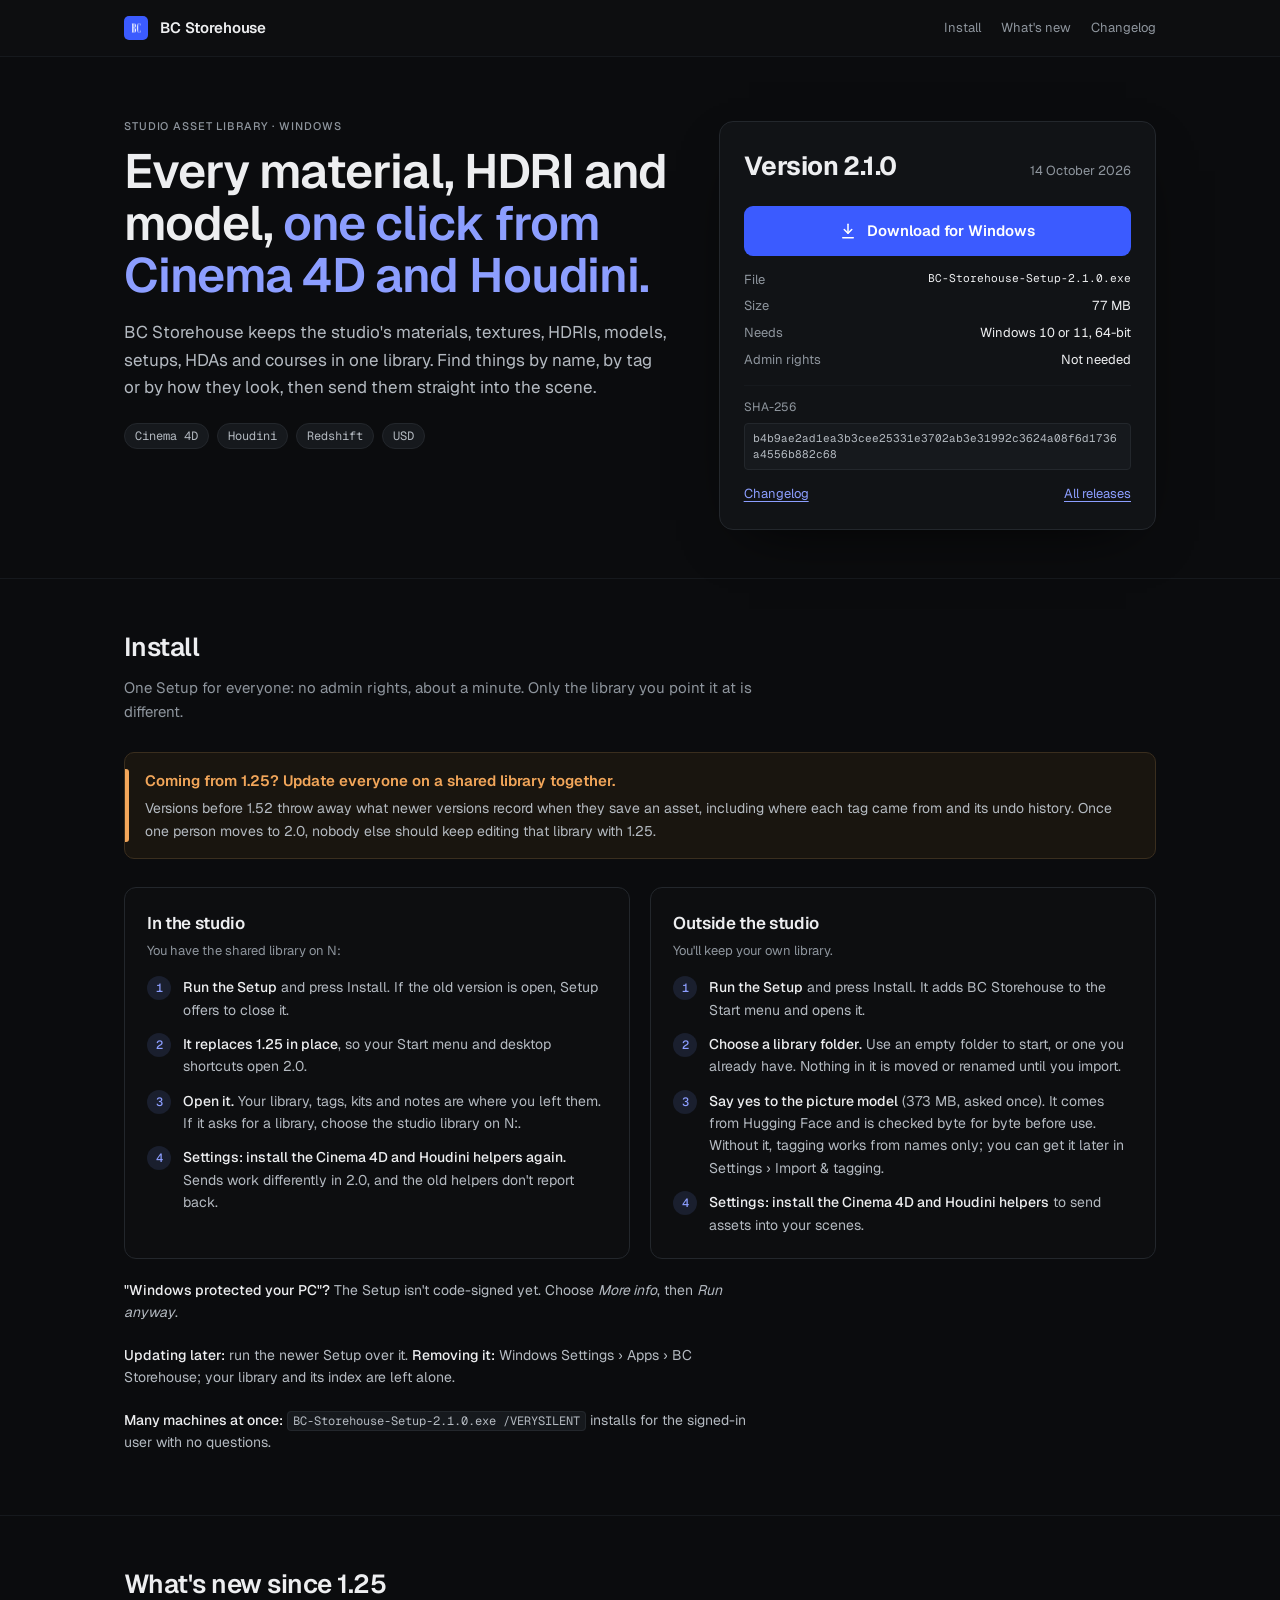
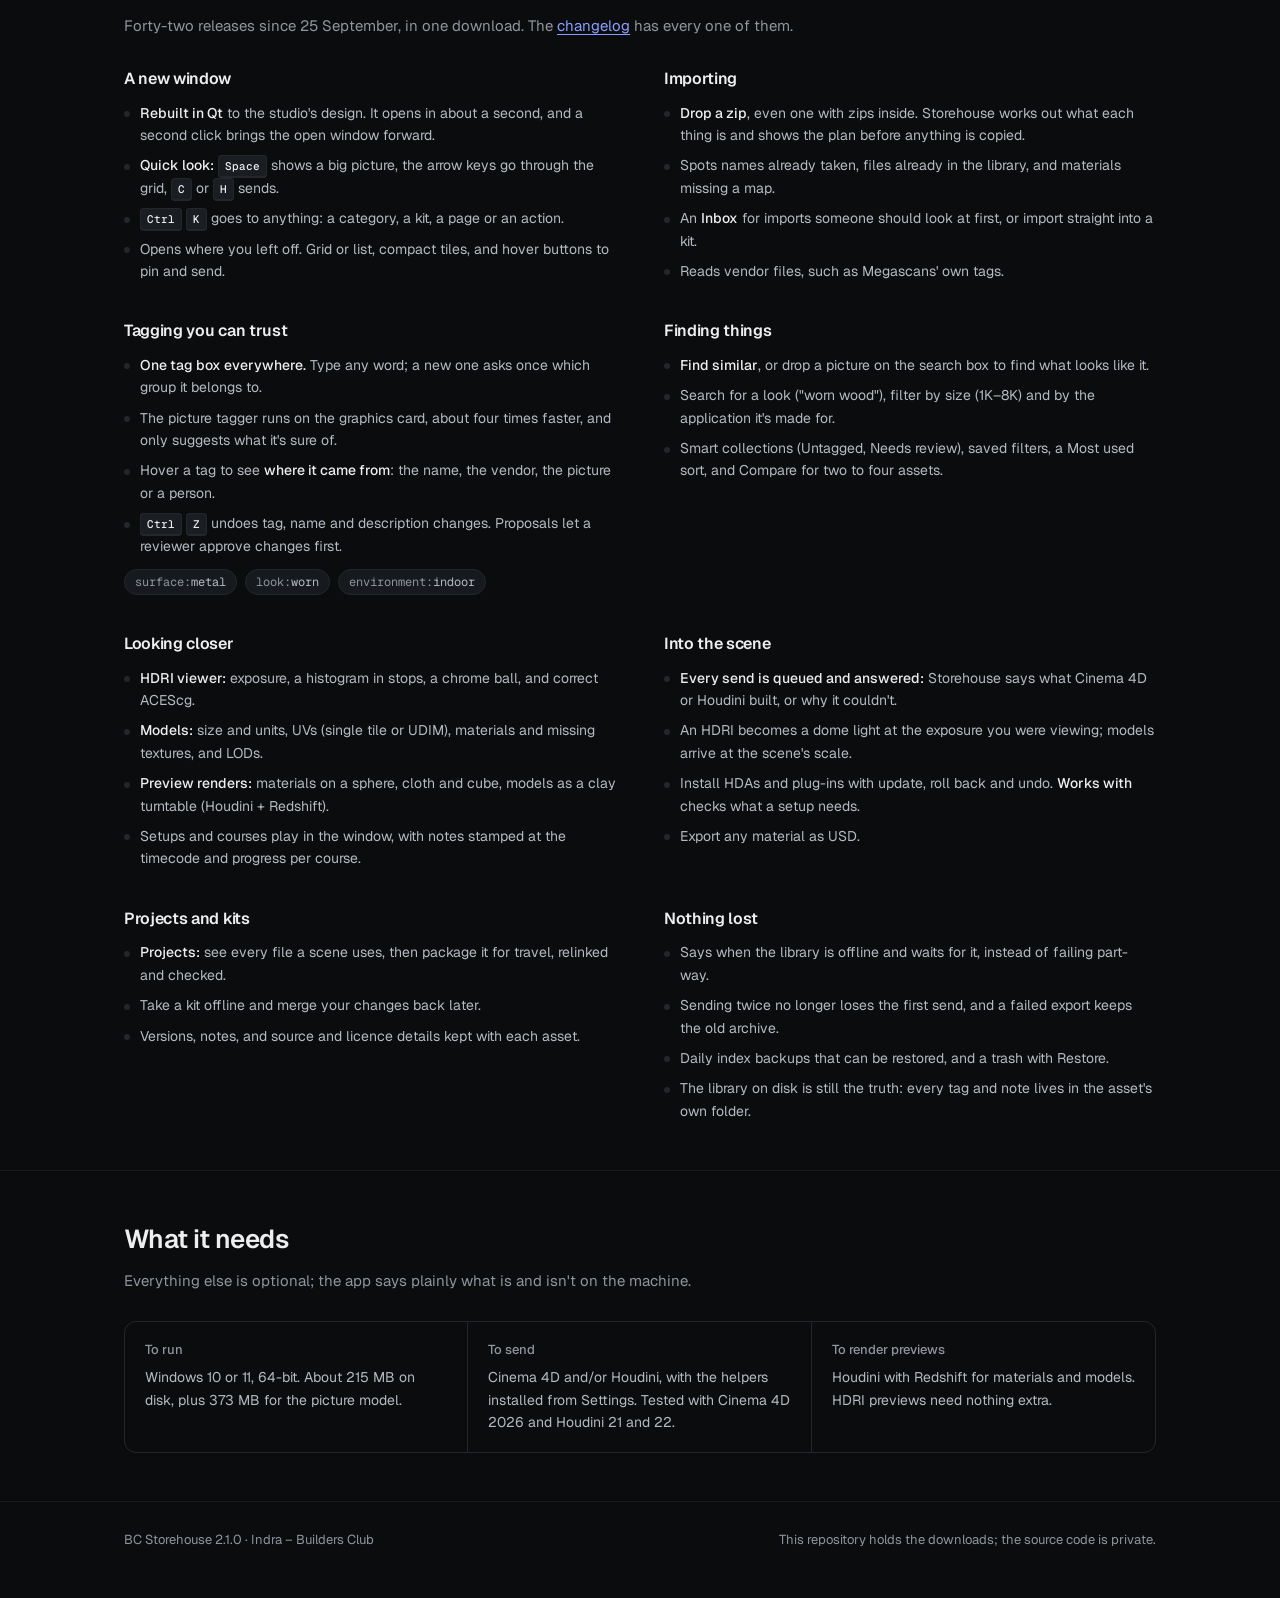
==== index.html @ aff90baa "BC Storehouse 2.1.0" ====
<!doctype html>
<html lang="en">
<head>
<meta charset="utf-8">
<meta name="viewport" content="width=device-width, initial-scale=1">
<title>BC Storehouse</title>
<meta name="description" content="Download BC Storehouse 2.0 for Windows: the studio asset library for materials, HDRIs, models, setups, HDAs and courses, with sends to Cinema 4D and Houdini.">
<link rel="icon" type="image/png" href="favicon.png">
<link rel="preconnect" href="https://fonts.googleapis.com">
<link rel="preconnect" href="https://fonts.gstatic.com" crossorigin>
<link rel="stylesheet" href="https://fonts.googleapis.com/css2?family=Geist:wght@400;500;600&family=Geist+Mono:wght@400;500&display=swap">
<link rel="stylesheet" href="style.css">
</head>
<body>

<header class="bar">
  <div class="wrap">
    <img src="mark.png" alt="">
    <a class="name" href="./">BC Storehouse</a>
    <nav>
      <a href="#install">Install</a>
      <a href="#new" class="wide">What's new</a>
      <a href="changelog.html">Changelog</a>
    </nav>
  </div>
</header>

<main>
  <div class="wrap hero">
    <div>
      <div class="eyebrow">Studio asset library · Windows</div>
      <h1>Every material, HDRI and model, <span>one click from Cinema&nbsp;4D and Houdini.</span></h1>
      <p class="lede">BC Storehouse keeps the studio's materials, textures, HDRIs, models, setups, HDAs and courses in one library. Find things by name, by tag or by how they look, then send them straight into the scene.</p>
      <div class="apps" aria-label="Works with">
        <span class="chip">Cinema 4D</span>
        <span class="chip">Houdini</span>
        <span class="chip">Redshift</span>
        <span class="chip">USD</span>
      </div>
    </div>

    <aside class="get" aria-labelledby="dl">
      <div class="ver">
        <strong id="dl">Version 2.1.0</strong>
        <span>14 October 2026</span>
      </div>
      <a class="button" href="https://github.com/indrajitz/bc-storehouse-download/releases/download/v2.1.0/BC-Storehouse-Setup-2.1.0.exe">
        <svg viewBox="0 0 24 24" fill="none" stroke="currentColor" stroke-width="2" stroke-linecap="round" stroke-linejoin="round" aria-hidden="true"><path d="M12 3v12"/><path d="m7 10 5 5 5-5"/><path d="M5 21h14"/></svg>
        Download for Windows
      </a>
      <dl class="facts">
        <dt>File</dt><dd class="mono">BC-Storehouse-Setup-2.1.0.exe</dd>
        <dt>Size</dt><dd>77 MB</dd>
        <dt>Needs</dt><dd>Windows 10 or 11, 64-bit</dd>
        <dt>Admin rights</dt><dd>Not needed</dd>
      </dl>
      <div class="sha">SHA-256
        <code>b4b9ae2ad1ea3b3cee25331e3702ab3e31992c3624a08f6d1736a4556b882c68</code>
      </div>
      <div class="more">
        <a href="changelog.html">Changelog</a>
        <a href="https://github.com/indrajitz/bc-storehouse-download/releases">All releases</a>
      </div>
    </aside>
  </div>

  <section id="install">
    <div class="wrap">
      <h2>Install</h2>
      <p class="sub">One Setup for everyone: no admin rights, about a minute. Only the library you point it at is different.</p>

      <div class="notice" role="note">
        <div>
          <h3>Coming from 1.25? Update everyone on a shared library together.</h3>
          <p>Versions before 1.52 throw away what newer versions record when they save an asset, including where each tag came from and its undo history. Once one person moves to 2.0, nobody else should keep editing that library with 1.25.</p>
        </div>
      </div>

      <div class="paths">
        <div class="path">
          <h3>In the studio</h3>
          <p class="who">You have the shared library on N:</p>
          <ol class="steps">
            <li><span><strong>Run the Setup</strong> and press Install. If the old version is open, Setup offers to close it.</span></li>
            <li><span><strong>It replaces 1.25 in place</strong>, so your Start menu and desktop shortcuts open 2.0.</span></li>
            <li><span><strong>Open it.</strong> Your library, tags, kits and notes are where you left them. If it asks for a library, choose the studio library on N:.</span></li>
            <li><span><strong>Settings: install the Cinema 4D and Houdini helpers again.</strong> Sends work differently in 2.0, and the old helpers don't report back.</span></li>
          </ol>
        </div>
        <div class="path">
          <h3>Outside the studio</h3>
          <p class="who">You'll keep your own library.</p>
          <ol class="steps">
            <li><span><strong>Run the Setup</strong> and press Install. It adds BC Storehouse to the Start menu and opens it.</span></li>
            <li><span><strong>Choose a library folder.</strong> Use an empty folder to start, or one you already have. Nothing in it is moved or renamed until you import.</span></li>
            <li><span><strong>Say yes to the picture model</strong> (373 MB, asked once). It comes from Hugging Face and is checked byte for byte before use. Without it, tagging works from names only; you can get it later in Settings › Import &amp; tagging.</span></li>
            <li><span><strong>Settings: install the Cinema 4D and Houdini helpers</strong> to send assets into your scenes.</span></li>
          </ol>
        </div>
      </div>

      <p class="both"><strong>"Windows protected your PC"?</strong> The Setup isn't code-signed yet. Choose <em>More info</em>, then <em>Run anyway</em>.</p>
      <p class="both"><strong>Updating later:</strong> run the newer Setup over it. <strong>Removing it:</strong> Windows Settings › Apps › BC Storehouse; your library and its index are left alone.</p>
      <p class="both"><strong>Many machines at once:</strong> <code>BC-Storehouse-Setup-2.1.0.exe /VERYSILENT</code> installs for the signed-in user with no questions.</p>
    </div>
  </section>

  <section id="new">
    <div class="wrap">
      <h2>What's new since 1.25</h2>
      <p class="sub">Forty-two releases since 25 September, in one download. The <a href="changelog.html">changelog</a> has every one of them.</p>

      <div class="news">
        <div>
          <h3>A new window</h3>
          <ul>
            <li><strong>Rebuilt in Qt</strong> to the studio's design. It opens in about a second, and a second click brings the open window forward.</li>
            <li><strong>Quick look:</strong> <kbd>Space</kbd> shows a big picture, the arrow keys go through the grid, <kbd>C</kbd> or <kbd>H</kbd> sends.</li>
            <li><kbd>Ctrl</kbd> <kbd>K</kbd> goes to anything: a category, a kit, a page or an action.</li>
            <li>Opens where you left off. Grid or list, compact tiles, and hover buttons to pin and send.</li>
          </ul>
        </div>

        <div>
          <h3>Importing</h3>
          <ul>
            <li><strong>Drop a zip</strong>, even one with zips inside. Storehouse works out what each thing is and shows the plan before anything is copied.</li>
            <li>Spots names already taken, files already in the library, and materials missing a map.</li>
            <li>An <strong>Inbox</strong> for imports someone should look at first, or import straight into a kit.</li>
            <li>Reads vendor files, such as Megascans' own tags.</li>
          </ul>
        </div>

        <div>
          <h3>Tagging you can trust</h3>
          <ul>
            <li><strong>One tag box everywhere.</strong> Type any word; a new one asks once which group it belongs to.</li>
            <li>The picture tagger runs on the graphics card, about four times faster, and only suggests what it's sure of.</li>
            <li>Hover a tag to see <strong>where it came from</strong>: the name, the vendor, the picture or a person.</li>
            <li><kbd>Ctrl</kbd> <kbd>Z</kbd> undoes tag, name and description changes. Proposals let a reviewer approve changes first.</li>
          </ul>
          <div class="apps">
            <span class="chip"><b>surface:</b>metal</span>
            <span class="chip"><b>look:</b>worn</span>
            <span class="chip"><b>environment:</b>indoor</span>
          </div>
        </div>

        <div>
          <h3>Finding things</h3>
          <ul>
            <li><strong>Find similar</strong>, or drop a picture on the search box to find what looks like it.</li>
            <li>Search for a look ("worn wood"), filter by size (1K–8K) and by the application it's made for.</li>
            <li>Smart collections (Untagged, Needs review), saved filters, a Most used sort, and Compare for two to four assets.</li>
          </ul>
        </div>

        <div>
          <h3>Looking closer</h3>
          <ul>
            <li><strong>HDRI viewer:</strong> exposure, a histogram in stops, a chrome ball, and correct ACEScg.</li>
            <li><strong>Models:</strong> size and units, UVs (single tile or UDIM), materials and missing textures, and LODs.</li>
            <li><strong>Preview renders:</strong> materials on a sphere, cloth and cube, models as a clay turntable (Houdini + Redshift).</li>
            <li>Setups and courses play in the window, with notes stamped at the timecode and progress per course.</li>
          </ul>
        </div>

        <div>
          <h3>Into the scene</h3>
          <ul>
            <li><strong>Every send is queued and answered:</strong> Storehouse says what Cinema 4D or Houdini built, or why it couldn't.</li>
            <li>An HDRI becomes a dome light at the exposure you were viewing; models arrive at the scene's scale.</li>
            <li>Install HDAs and plug-ins with update, roll back and undo. <strong>Works with</strong> checks what a setup needs.</li>
            <li>Export any material as USD.</li>
          </ul>
        </div>

        <div>
          <h3>Projects and kits</h3>
          <ul>
            <li><strong>Projects:</strong> see every file a scene uses, then package it for travel, relinked and checked.</li>
            <li>Take a kit offline and merge your changes back later.</li>
            <li>Versions, notes, and source and licence details kept with each asset.</li>
          </ul>
        </div>

        <div>
          <h3>Nothing lost</h3>
          <ul>
            <li>Says when the library is offline and waits for it, instead of failing part-way.</li>
            <li>Sending twice no longer loses the first send, and a failed export keeps the old archive.</li>
            <li>Daily index backups that can be restored, and a trash with Restore.</li>
            <li>The library on disk is still the truth: every tag and note lives in the asset's own folder.</li>
          </ul>
        </div>
      </div>
    </div>
  </section>

  <section id="needs">
    <div class="wrap">
      <h2>What it needs</h2>
      <p class="sub">Everything else is optional; the app says plainly what is and isn't on the machine.</p>
      <div class="req">
        <div>
          <h3>To run</h3>
          <p>Windows 10 or 11, 64-bit. About 215 MB on disk, plus 373 MB for the picture model.</p>
        </div>
        <div>
          <h3>To send</h3>
          <p>Cinema 4D and/or Houdini, with the helpers installed from Settings. Tested with Cinema 4D 2026 and Houdini 21 and 22.</p>
        </div>
        <div>
          <h3>To render previews</h3>
          <p>Houdini with Redshift for materials and models. HDRI previews need nothing extra.</p>
        </div>
      </div>
    </div>
  </section>
</main>

<footer>
  <div class="wrap">
    <span>BC Storehouse 2.1.0 · Indra – Builders Club</span>
    <span>This repository holds the downloads; the source code is private.</span>
  </div>
</footer>

</body>
</html>
---- style.css ----
/* BC Storehouse download site. The app's own tokens (storehouse/design.py):
   near-black ground, one accent, Geist. Deliberately one dark theme -- the
   page should look like the window it downloads. */
:root {
  --ground: #0B0C0E;
  --sidebar: #0D0E10;
  --surface: #111316;
  --raised: #1A1D21;
  --line: #16191D;
  --border: #23272C;
  --text: #EDEEF0;
  --soft: #B4BAC1;
  --muted: #8E959D;
  --accent: #3B5BFF;
  --accent-hover: #5270FF;
  --accent-text: #8C9EFF;
  --accent-tint: #1A1F2E;
  --ok: #6FD3A0;
  --warn: #F2A65A;
  --chip: #16191D;
  --sans: "Geist", "Segoe UI", system-ui, sans-serif;
  --mono: "Geist Mono", "Cascadia Mono", Consolas, monospace;
  color-scheme: dark;
}

* { box-sizing: border-box; }
html { -webkit-text-size-adjust: 100%; }
body {
  margin: 0;
  background: var(--ground);
  color: var(--text);
  font: 400 15px/1.6 var(--sans);
  -webkit-font-smoothing: antialiased;
}
a { color: var(--accent-text); text-underline-offset: 3px; }
a:hover { color: var(--text); }
:focus-visible { outline: 2px solid var(--accent); outline-offset: 3px; border-radius: 4px; }
code, .mono { font-family: var(--mono); font-size: 0.86em; }
code { background: var(--chip); border: 1px solid var(--border); border-radius: 4px; padding: 1px 5px; color: var(--soft); }
h1, h2, h3 { text-wrap: balance; font-weight: 600; letter-spacing: -0.02em; margin: 0; }

.wrap { max-width: 1080px; margin: 0 auto; padding: 0 24px; }

/* -- top bar ------------------------------------------------------------ */
.bar { border-bottom: 1px solid var(--line); background: var(--sidebar); }
.bar .wrap { display: flex; align-items: center; gap: 12px; height: 56px; }
.bar img { width: 24px; height: 24px; border-radius: 5px; }
.bar .name { font-weight: 600; letter-spacing: -0.01em; color: var(--text); text-decoration: none; }
.bar nav { margin-left: auto; display: flex; gap: 20px; font-size: 13px; }
.bar nav a { color: var(--muted); text-decoration: none; }
.bar nav a:hover, .bar nav a[aria-current] { color: var(--text); }

/* -- hero --------------------------------------------------------------- */
.hero { padding-top: 64px; padding-bottom: 48px; display: grid; grid-template-columns: minmax(0, 1.25fr) minmax(0, 1fr); gap: 48px; align-items: start; }
.eyebrow { font: 500 11px/1 var(--sans); letter-spacing: 0.08em; text-transform: uppercase; color: var(--muted); }
.hero h1 { font-size: clamp(34px, 5vw, 48px); line-height: 1.08; margin: 14px 0 18px; }
.hero h1 span { color: var(--accent-text); }
.lede { color: var(--soft); font-size: 17px; max-width: 34em; margin: 0; }
.apps { display: flex; flex-wrap: wrap; gap: 8px; margin-top: 22px; }
.chip { display: inline-block; font: 400 12px/1 var(--mono); color: var(--soft); background: var(--chip); border: 1px solid var(--border); border-radius: 999px; padding: 6px 10px; }
.chip b { color: var(--muted); font-weight: 400; }

/* the one lifted object on the page */
.get { background: var(--surface); border: 1px solid var(--border); border-radius: 14px; padding: 24px; box-shadow: 0 20px 60px -30px #000; }
.get .ver { display: flex; align-items: baseline; justify-content: space-between; gap: 12px; }
.get .ver strong { font-size: 26px; letter-spacing: -0.02em; }
.get .ver span { color: var(--muted); font-size: 13px; }
.button {
  display: flex; align-items: center; justify-content: center; gap: 10px;
  margin: 18px 0 14px; padding: 13px 18px; border-radius: 9px;
  background: var(--accent); color: #fff; font-weight: 600; text-decoration: none;
  transition: background 0.15s;
}
.button:hover { background: var(--accent-hover); color: #fff; }
.button svg { width: 18px; height: 18px; }
.facts { display: grid; grid-template-columns: auto 1fr; gap: 6px 14px; margin: 0; font-size: 13px; }
.facts dt { color: var(--muted); }
.facts dd { margin: 0; text-align: right; font-variant-numeric: tabular-nums; min-width: 0; overflow-wrap: anywhere; }
.sha { margin-top: 14px; padding-top: 12px; border-top: 1px solid var(--line); font-size: 12px; color: var(--muted); }
.sha code { display: block; margin-top: 6px; word-break: break-all; font-size: 11px; line-height: 1.5; padding: 6px 8px; }
.get .more { display: flex; justify-content: space-between; gap: 12px; margin-top: 14px; font-size: 13px; }

/* -- sections ------------------------------------------------------------ */
section { padding: 48px 0; border-top: 1px solid var(--line); }
section > .wrap > h2 { font-size: 26px; margin-bottom: 8px; }
.sub { color: var(--muted); margin: 0 0 28px; max-width: 46em; }

.notice {
  display: grid; grid-template-columns: 4px 1fr; gap: 16px;
  background: #19150F; border: 1px solid #3A2E1E; border-radius: 10px;
  padding: 16px 18px 16px 0; margin-bottom: 28px;
}
.notice::before { content: ""; background: var(--warn); border-radius: 0 3px 3px 0; }
.notice h3 { font-size: 15px; color: var(--warn); letter-spacing: 0; margin-bottom: 4px; }
.notice p { margin: 0; color: var(--soft); font-size: 14px; }

.paths { display: grid; grid-template-columns: minmax(0, 1fr) minmax(0, 1fr); gap: 20px; }
code { overflow-wrap: anywhere; }
.path { border: 1px solid var(--border); border-radius: 12px; padding: 22px; background: var(--sidebar); }
.path h3 { font-size: 17px; margin-bottom: 4px; }
.path .who { color: var(--muted); font-size: 13px; margin: 0 0 14px; }
ol.steps { margin: 0; padding: 0; list-style: none; counter-reset: s; display: grid; gap: 12px; }
ol.steps li { counter-increment: s; display: grid; grid-template-columns: 26px 1fr; gap: 10px; font-size: 14px; color: var(--soft); }
ol.steps li::before {
  content: counter(s); font: 500 12px/24px var(--mono); text-align: center;
  width: 24px; height: 24px; border-radius: 50%; background: var(--accent-tint); color: var(--accent-text);
}
ol.steps li strong { color: var(--text); font-weight: 500; }
.both { margin-top: 20px; font-size: 14px; color: var(--soft); max-width: 70ch; }
.both strong { color: var(--text); font-weight: 500; }

.news { display: grid; grid-template-columns: repeat(2, minmax(0, 1fr)); gap: 36px 48px; }
.news h3 { font-size: 16px; margin-bottom: 10px; }
.news ul { margin: 0; padding: 0; list-style: none; display: grid; gap: 8px; }
.news li { position: relative; padding-left: 16px; font-size: 14px; color: var(--soft); }
.news li::before { content: ""; position: absolute; left: 0; top: 0.68em; width: 6px; height: 6px; border-radius: 50%; background: var(--border); }
.news li strong { color: var(--text); font-weight: 500; }
.news .apps { margin-top: 12px; }

kbd { font: 500 11px/1 var(--mono); padding: 3px 6px; border-radius: 4px; border: 1px solid var(--border); border-bottom-width: 2px; background: var(--raised); color: var(--text); }

.req { display: grid; grid-template-columns: repeat(3, minmax(0, 1fr)); border: 1px solid var(--border); border-radius: 12px; overflow: hidden; }
.req div { padding: 18px 20px; border-right: 1px solid var(--border); }
.req div:last-child { border-right: 0; }
.req h3 { font-size: 13px; color: var(--muted); font-weight: 500; letter-spacing: 0; margin-bottom: 6px; }
.req p { margin: 0; font-size: 14px; color: var(--soft); }

footer { border-top: 1px solid var(--line); padding: 28px 0 48px; color: var(--muted); font-size: 13px; }
footer .wrap { display: flex; flex-wrap: wrap; justify-content: space-between; gap: 12px; }

/* -- changelog ------------------------------------------------------------ */
.log { display: grid; grid-template-columns: 170px minmax(0, 1fr); gap: 48px; padding: 48px 0 64px; }
.log aside { position: sticky; top: 20px; align-self: start; max-height: calc(100vh - 40px); overflow-y: auto; font: 400 12px/1.9 var(--mono); }
.log aside a { color: var(--muted); text-decoration: none; display: block; }
.log aside a:hover { color: var(--text); }
.log aside .new { color: var(--accent-text); }
.log aside hr { border: 0; border-top: 1px solid var(--border); margin: 8px 0; }
.log article { max-width: 72ch; min-width: 0; }
.log article > h1 { font-size: 34px; margin-bottom: 12px; }
.log article > p { color: var(--soft); }
.entry { padding: 28px 0; border-top: 1px solid var(--line); scroll-margin-top: 16px; }
.entry h2 { font-size: 20px; display: flex; flex-wrap: wrap; align-items: baseline; gap: 10px; }
.entry h2 .date { font: 400 12px/1 var(--mono); color: var(--muted); letter-spacing: 0; }
.entry h2 .pill { font: 500 10px/1 var(--sans); letter-spacing: 0.08em; text-transform: uppercase; color: var(--accent-text); background: var(--accent-tint); border-radius: 999px; padding: 5px 8px; }
.entry h3 { font-size: 12px; color: var(--muted); font-weight: 500; letter-spacing: 0.06em; text-transform: uppercase; margin: 20px 0 6px; }
.entry p, .entry li { color: var(--soft); font-size: 14px; }
.entry ul { padding-left: 18px; }
.entry li { margin: 6px 0; }
.entry li strong, .entry p strong { color: var(--text); font-weight: 500; }
.entry pre { background: var(--surface); border: 1px solid var(--border); border-radius: 8px; padding: 12px 14px; overflow-x: auto; font: 12px/1.6 var(--mono); color: var(--soft); }
.marker { margin: 28px 0 0; padding: 14px 16px; border: 1px dashed var(--border); border-radius: 10px; color: var(--muted); font-size: 13px; }

@media (max-width: 860px) {
  .hero, .paths, .news { grid-template-columns: minmax(0, 1fr); }
  .hero { padding-top: 40px; gap: 32px; }
  .req { grid-template-columns: 1fr; }
  .req div { border-right: 0; border-bottom: 1px solid var(--border); }
  .req div:last-child { border-bottom: 0; }
  .log { grid-template-columns: 1fr; gap: 0; padding-top: 32px; }
  .log aside { display: none; }
}
@media (max-width: 520px) {
  .wrap { padding-left: 16px; padding-right: 16px; }
  .bar nav { gap: 14px; }
  .bar nav .wide { display: none; }
}
@media (prefers-reduced-motion: reduce) {
  * { transition: none !important; }
}
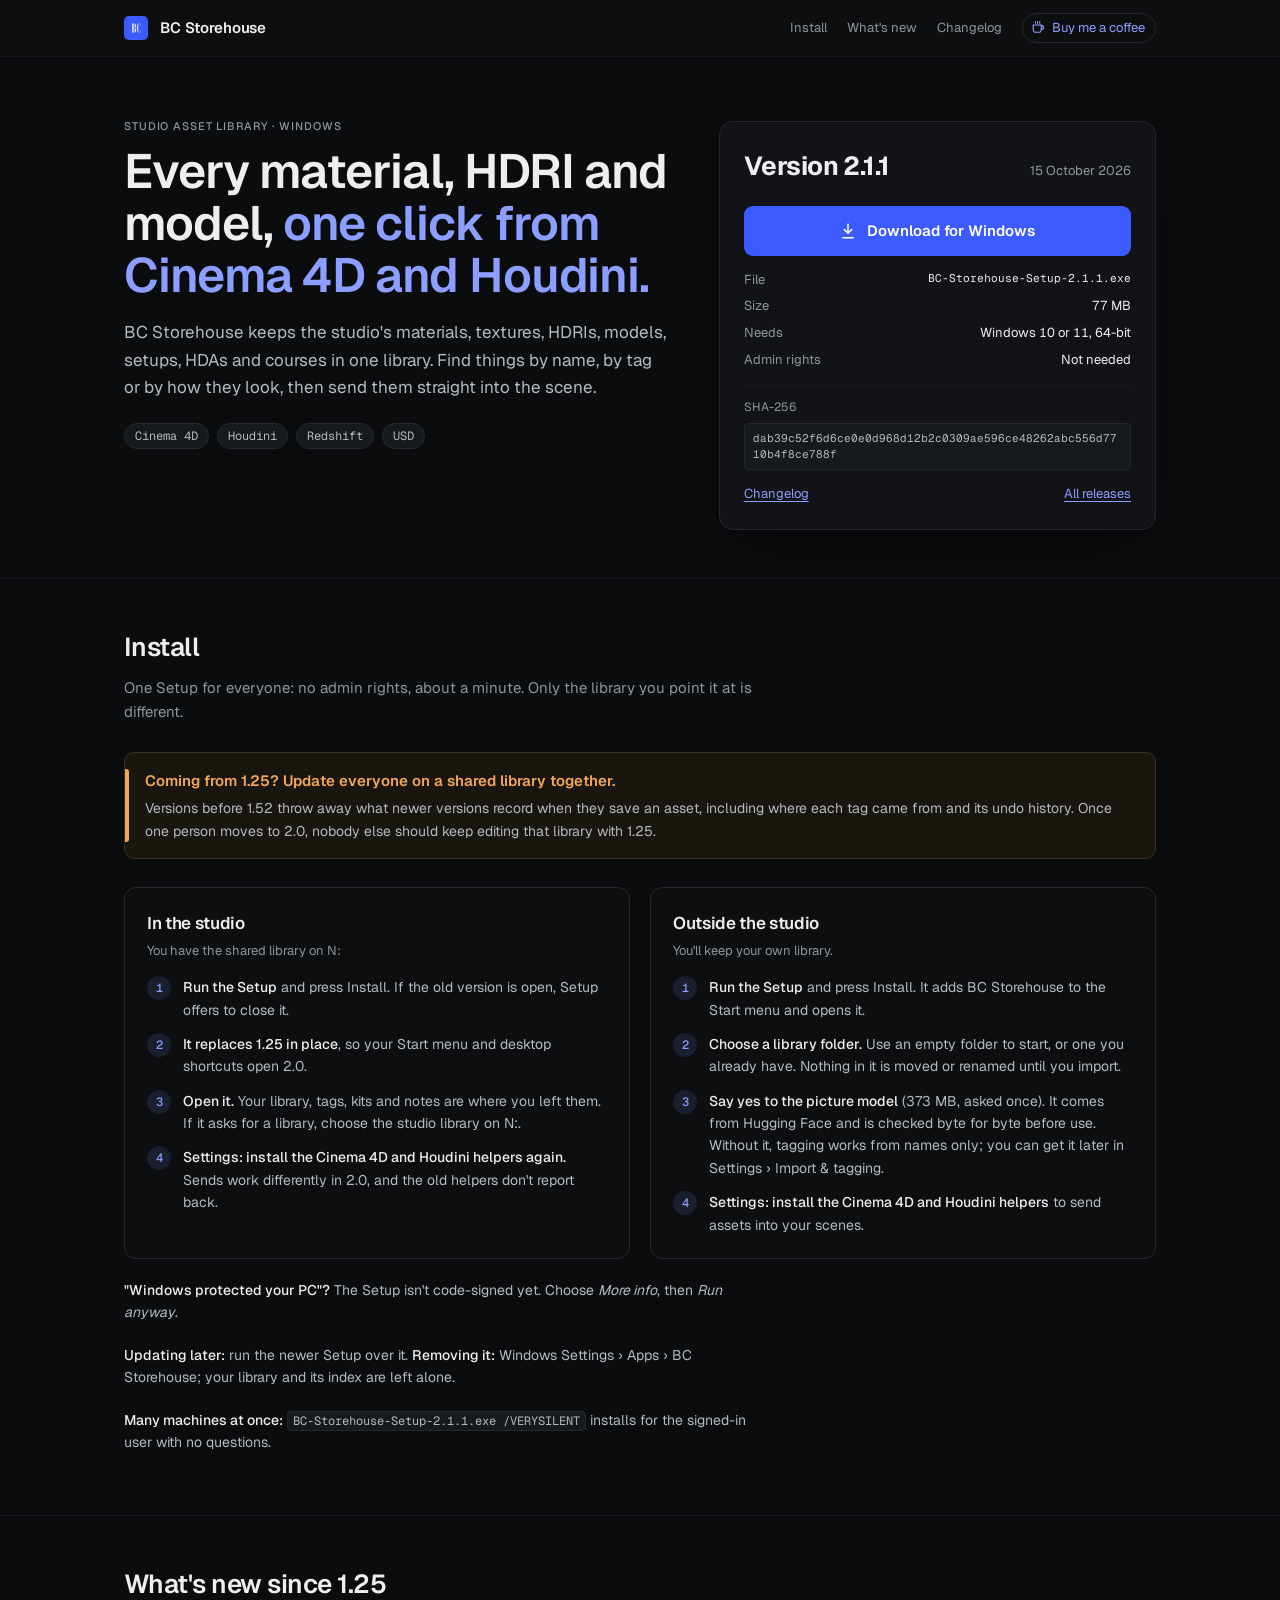
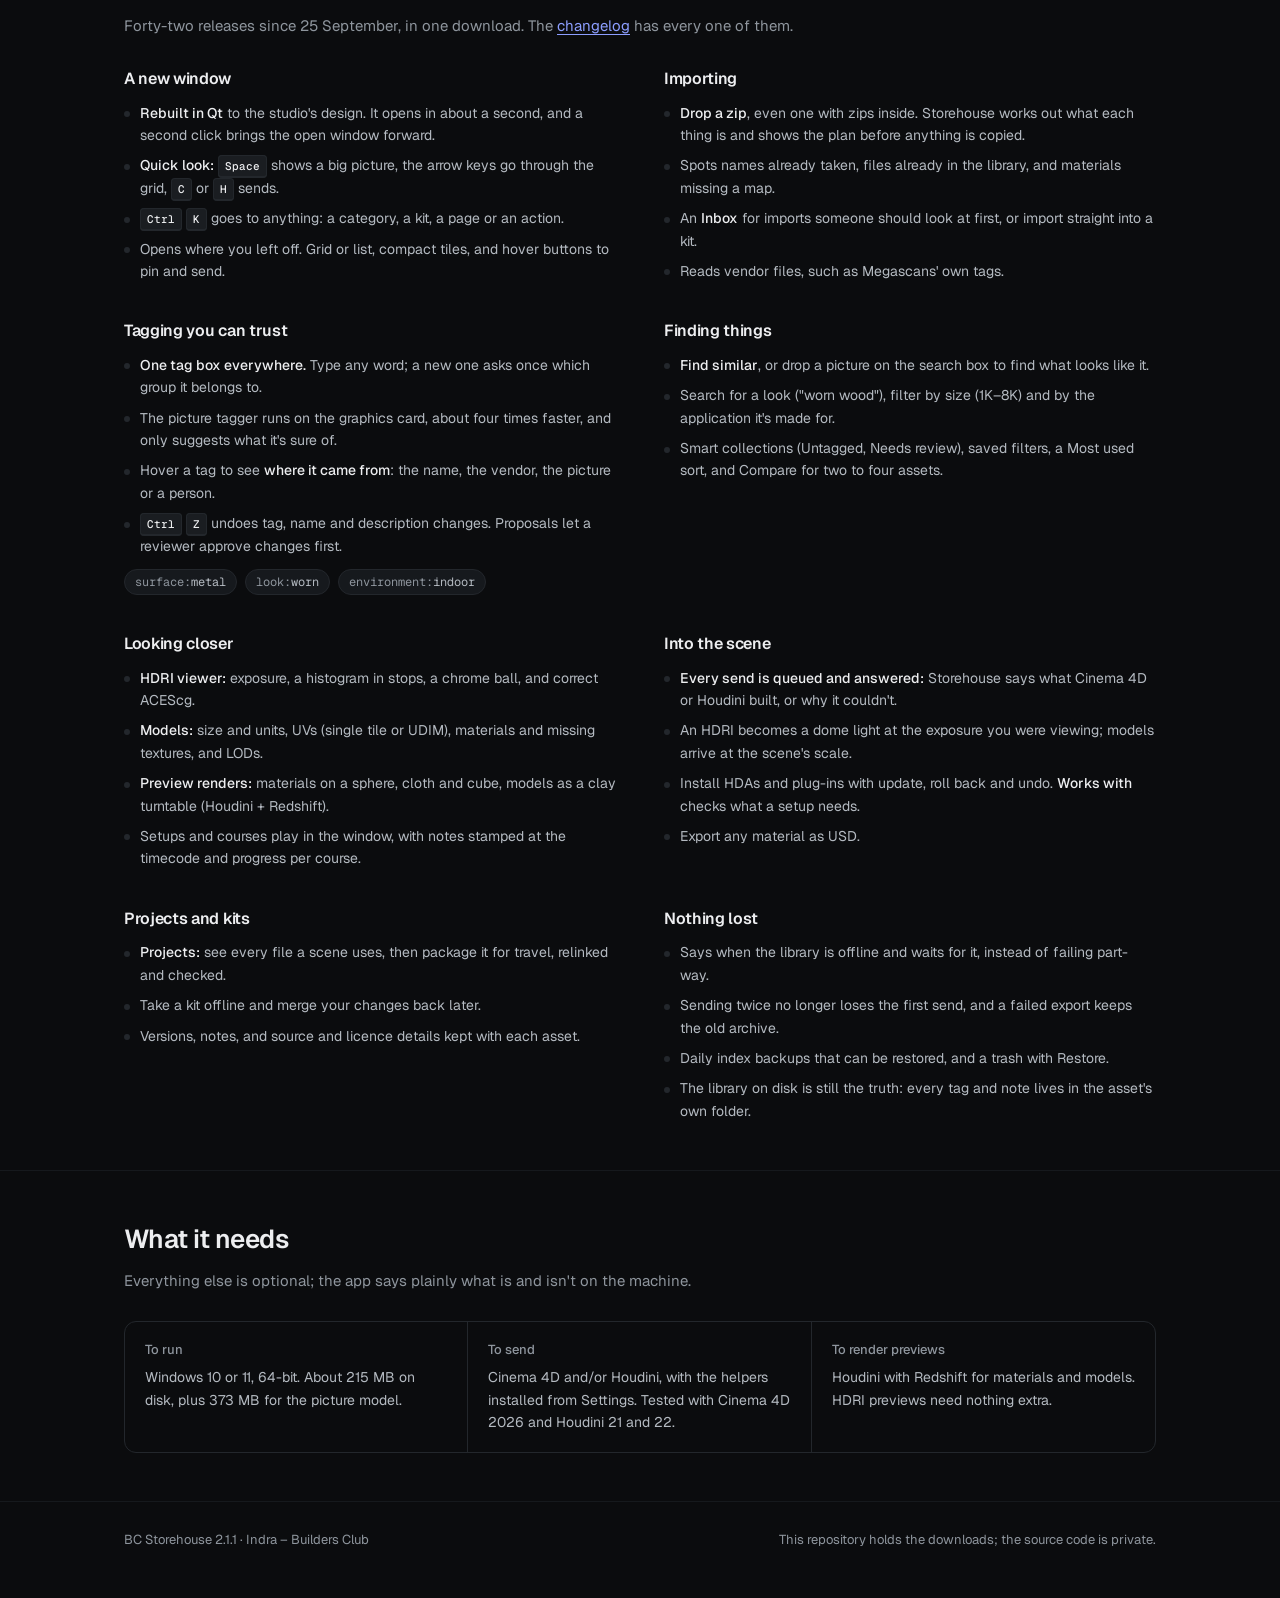
==== commit c55b1c23: "BC Storehouse 2.1.1; Buy me a coffee in the nav" ====
--- a/index.html
+++ b/index.html
@@ -21,6 +21,7 @@
       <a href="#install">Install</a>
       <a href="#new" class="wide">What's new</a>
       <a href="changelog.html">Changelog</a>
+      <a class="coffee" href="https://buymeacoffee.com/indrajitz" target="_blank" rel="noopener" title="Buy me a coffee"><svg viewBox="0 0 24 24" fill="none" stroke="currentColor" stroke-width="1.8" stroke-linecap="round" stroke-linejoin="round" aria-hidden="true"><path d="M3.5 8h13v8l-2 3.5h-9l-2-3.5z"/><path d="M16.5 8.5a3.5 3.5 0 0 1 0 7"/><path d="M7 2.5V5M10.5 2.5V5M14 2.5V5"/></svg><span>Buy me a coffee</span></a>
     </nav>
   </div>
 </header>
@@ -41,21 +42,21 @@
 
     <aside class="get" aria-labelledby="dl">
       <div class="ver">
-        <strong id="dl">Version 2.1.0</strong>
-        <span>14 October 2026</span>
-      </div>
-      <a class="button" href="https://github.com/indrajitz/bc-storehouse-download/releases/download/v2.1.0/BC-Storehouse-Setup-2.1.0.exe">
+        <strong id="dl">Version 2.1.1</strong>
+        <span>15 October 2026</span>
+      </div>
+      <a class="button" href="https://github.com/indrajitz/bc-storehouse-download/releases/download/v2.1.1/BC-Storehouse-Setup-2.1.1.exe">
         <svg viewBox="0 0 24 24" fill="none" stroke="currentColor" stroke-width="2" stroke-linecap="round" stroke-linejoin="round" aria-hidden="true"><path d="M12 3v12"/><path d="m7 10 5 5 5-5"/><path d="M5 21h14"/></svg>
         Download for Windows
       </a>
       <dl class="facts">
-        <dt>File</dt><dd class="mono">BC-Storehouse-Setup-2.1.0.exe</dd>
+        <dt>File</dt><dd class="mono">BC-Storehouse-Setup-2.1.1.exe</dd>
         <dt>Size</dt><dd>77 MB</dd>
         <dt>Needs</dt><dd>Windows 10 or 11, 64-bit</dd>
         <dt>Admin rights</dt><dd>Not needed</dd>
       </dl>
       <div class="sha">SHA-256
-        <code>b4b9ae2ad1ea3b3cee25331e3702ab3e31992c3624a08f6d1736a4556b882c68</code>
+        <code>dab39c52f6d6ce0e0d968d12b2c0309ae596ce48262abc556d7710b4f8ce788f</code>
       </div>
       <div class="more">
         <a href="changelog.html">Changelog</a>
@@ -101,7 +102,7 @@
 
       <p class="both"><strong>"Windows protected your PC"?</strong> The Setup isn't code-signed yet. Choose <em>More info</em>, then <em>Run anyway</em>.</p>
       <p class="both"><strong>Updating later:</strong> run the newer Setup over it. <strong>Removing it:</strong> Windows Settings › Apps › BC Storehouse; your library and its index are left alone.</p>
-      <p class="both"><strong>Many machines at once:</strong> <code>BC-Storehouse-Setup-2.1.0.exe /VERYSILENT</code> installs for the signed-in user with no questions.</p>
+      <p class="both"><strong>Many machines at once:</strong> <code>BC-Storehouse-Setup-2.1.1.exe /VERYSILENT</code> installs for the signed-in user with no questions.</p>
     </div>
   </section>
 
@@ -221,7 +222,7 @@
 
 <footer>
   <div class="wrap">
-    <span>BC Storehouse 2.1.0 · Indra – Builders Club</span>
+    <span>BC Storehouse 2.1.1 · Indra – Builders Club</span>
     <span>This repository holds the downloads; the source code is private.</span>
   </div>
 </footer>
--- a/style.css
+++ b/style.css
@@ -49,6 +49,12 @@
 .bar nav { margin-left: auto; display: flex; gap: 20px; font-size: 13px; }
 .bar nav a { color: var(--muted); text-decoration: none; }
 .bar nav a:hover, .bar nav a[aria-current] { color: var(--text); }
+/* The thank-you link: the one accent in the bar, a small cup and words. */
+.bar nav { align-items: center; }
+.bar nav a.coffee { display: inline-flex; align-items: center; gap: 6px; color: var(--accent-text);
+  border: 1px solid var(--border); border-radius: 999px; padding: 4px 10px 4px 8px; }
+.bar nav a.coffee:hover { color: var(--text); border-color: var(--accent); }
+.bar nav a.coffee svg { width: 15px; height: 15px; }
 
 /* -- hero --------------------------------------------------------------- */
 .hero { padding-top: 64px; padding-bottom: 48px; display: grid; grid-template-columns: minmax(0, 1.25fr) minmax(0, 1fr); gap: 48px; align-items: start; }
@@ -163,6 +169,8 @@
   .wrap { padding-left: 16px; padding-right: 16px; }
   .bar nav { gap: 14px; }
   .bar nav .wide { display: none; }
+  .bar nav a.coffee span { display: none; }
+  .bar nav a.coffee { padding: 5px 7px; }
 }
 @media (prefers-reduced-motion: reduce) {
   * { transition: none !important; }
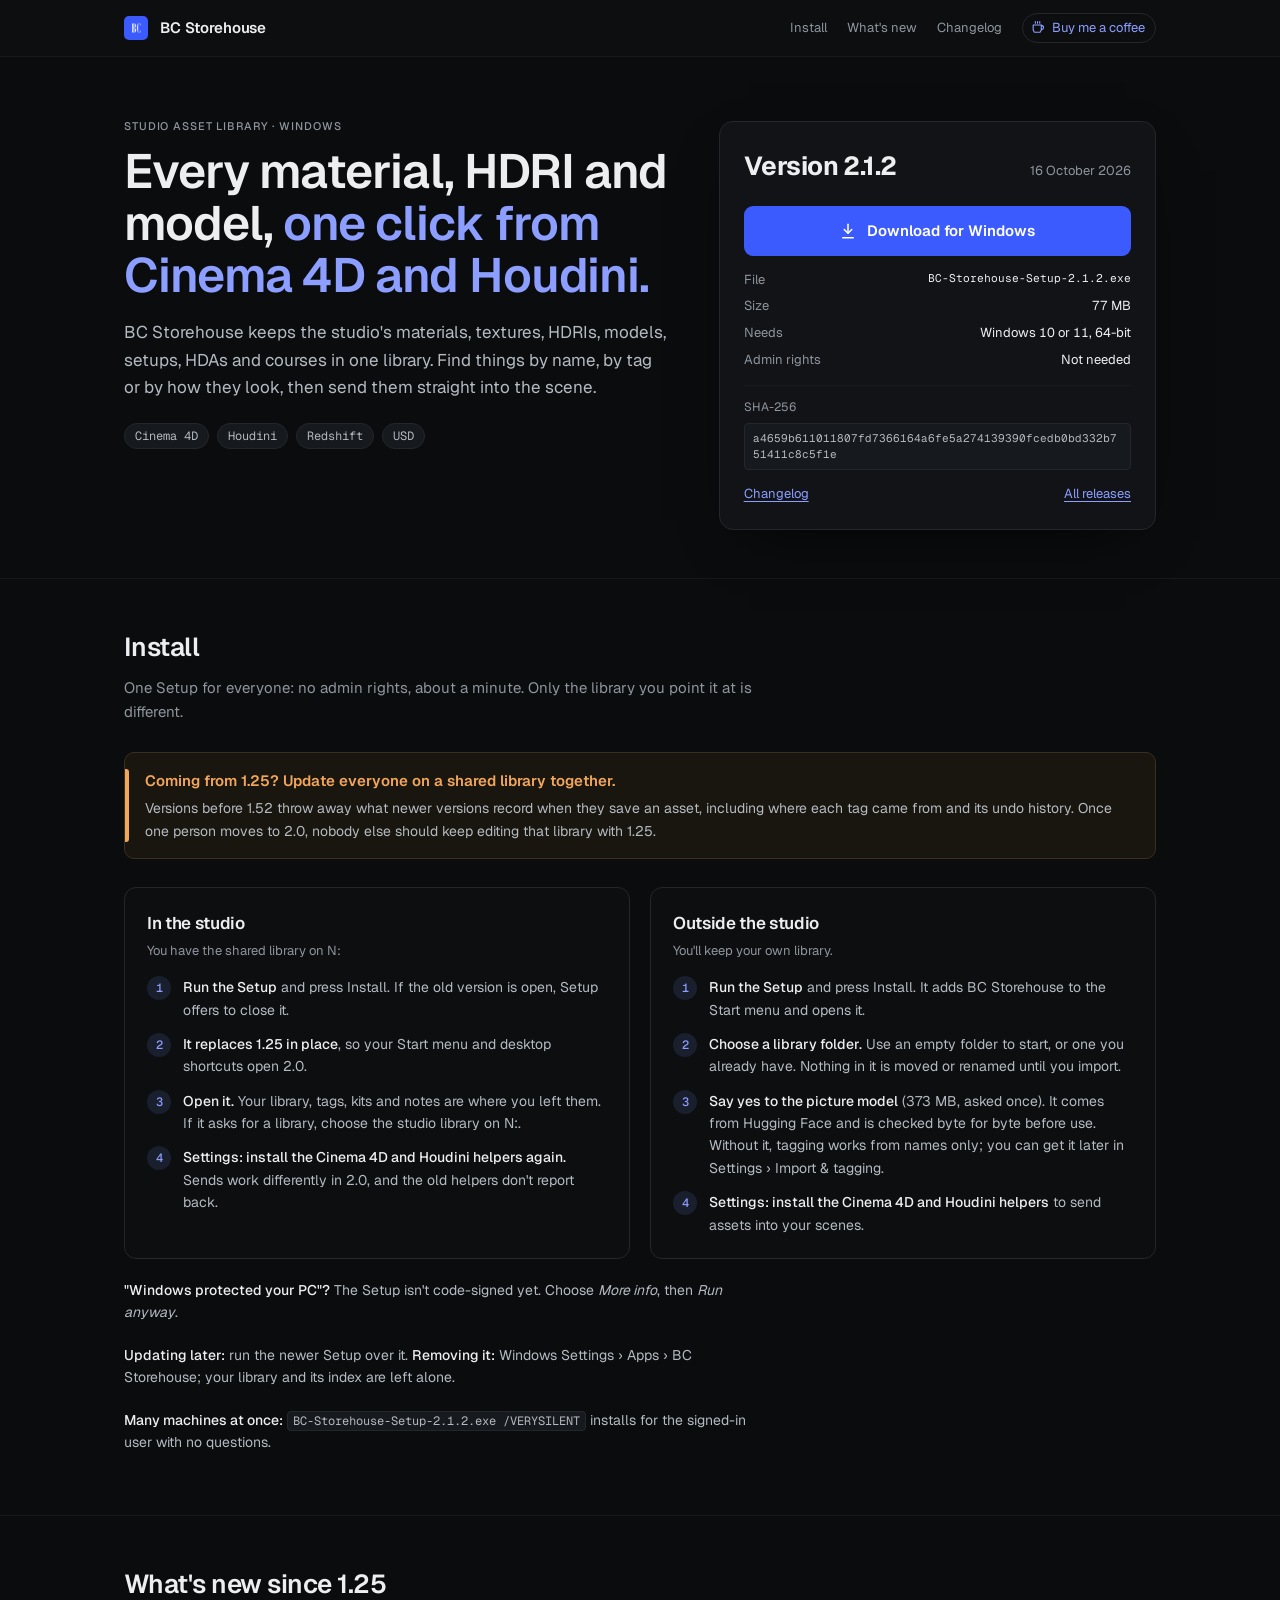
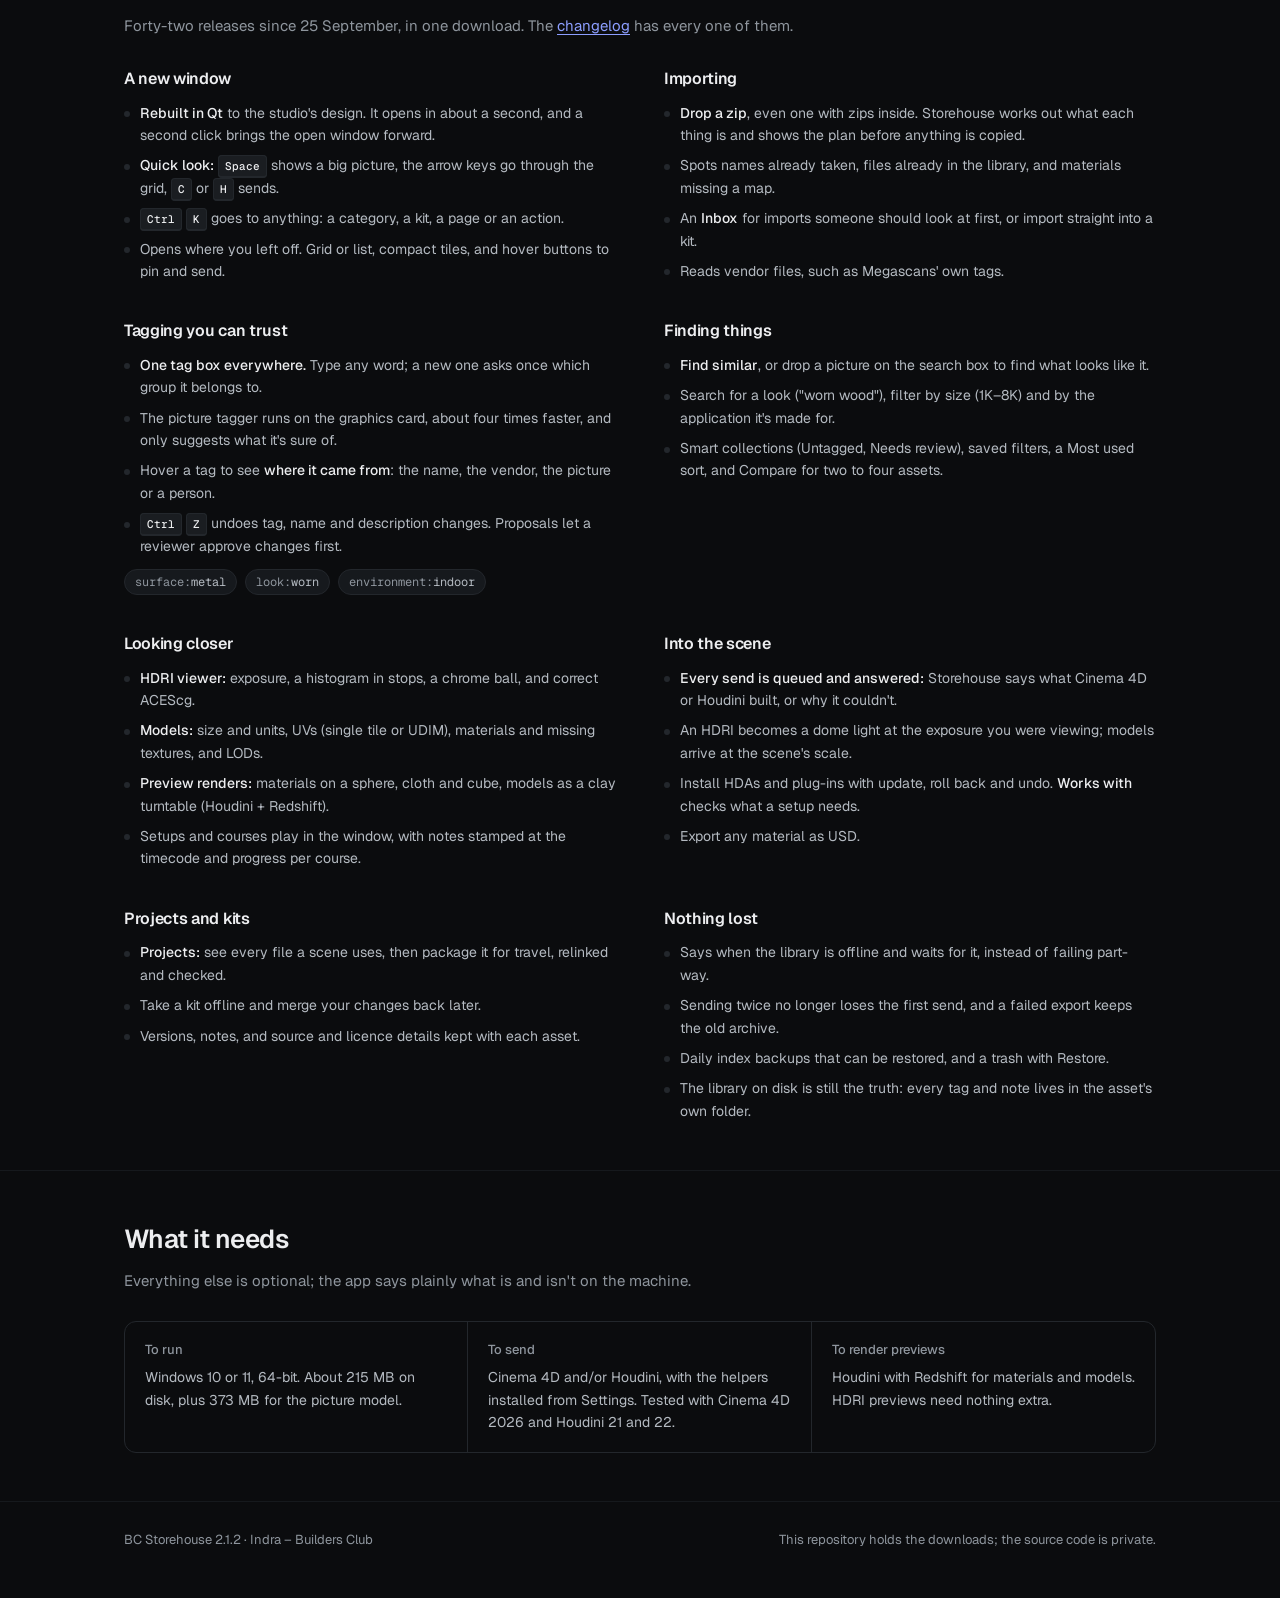
==== commit b4fc0745: "BC Storehouse 2.1.2" ====
--- a/index.html
+++ b/index.html
@@ -42,21 +42,21 @@
 
     <aside class="get" aria-labelledby="dl">
       <div class="ver">
-        <strong id="dl">Version 2.1.1</strong>
-        <span>15 October 2026</span>
-      </div>
-      <a class="button" href="https://github.com/indrajitz/bc-storehouse-download/releases/download/v2.1.1/BC-Storehouse-Setup-2.1.1.exe">
+        <strong id="dl">Version 2.1.2</strong>
+        <span>16 October 2026</span>
+      </div>
+      <a class="button" href="https://github.com/indrajitz/bc-storehouse-download/releases/download/v2.1.2/BC-Storehouse-Setup-2.1.2.exe">
         <svg viewBox="0 0 24 24" fill="none" stroke="currentColor" stroke-width="2" stroke-linecap="round" stroke-linejoin="round" aria-hidden="true"><path d="M12 3v12"/><path d="m7 10 5 5 5-5"/><path d="M5 21h14"/></svg>
         Download for Windows
       </a>
       <dl class="facts">
-        <dt>File</dt><dd class="mono">BC-Storehouse-Setup-2.1.1.exe</dd>
+        <dt>File</dt><dd class="mono">BC-Storehouse-Setup-2.1.2.exe</dd>
         <dt>Size</dt><dd>77 MB</dd>
         <dt>Needs</dt><dd>Windows 10 or 11, 64-bit</dd>
         <dt>Admin rights</dt><dd>Not needed</dd>
       </dl>
       <div class="sha">SHA-256
-        <code>dab39c52f6d6ce0e0d968d12b2c0309ae596ce48262abc556d7710b4f8ce788f</code>
+        <code>a4659b611011807fd7366164a6fe5a274139390fcedb0bd332b751411c8c5f1e</code>
       </div>
       <div class="more">
         <a href="changelog.html">Changelog</a>
@@ -102,7 +102,7 @@
 
       <p class="both"><strong>"Windows protected your PC"?</strong> The Setup isn't code-signed yet. Choose <em>More info</em>, then <em>Run anyway</em>.</p>
       <p class="both"><strong>Updating later:</strong> run the newer Setup over it. <strong>Removing it:</strong> Windows Settings › Apps › BC Storehouse; your library and its index are left alone.</p>
-      <p class="both"><strong>Many machines at once:</strong> <code>BC-Storehouse-Setup-2.1.1.exe /VERYSILENT</code> installs for the signed-in user with no questions.</p>
+      <p class="both"><strong>Many machines at once:</strong> <code>BC-Storehouse-Setup-2.1.2.exe /VERYSILENT</code> installs for the signed-in user with no questions.</p>
     </div>
   </section>
 
@@ -222,7 +222,7 @@
 
 <footer>
   <div class="wrap">
-    <span>BC Storehouse 2.1.1 · Indra – Builders Club</span>
+    <span>BC Storehouse 2.1.2 · Indra – Builders Club</span>
     <span>This repository holds the downloads; the source code is private.</span>
   </div>
 </footer>
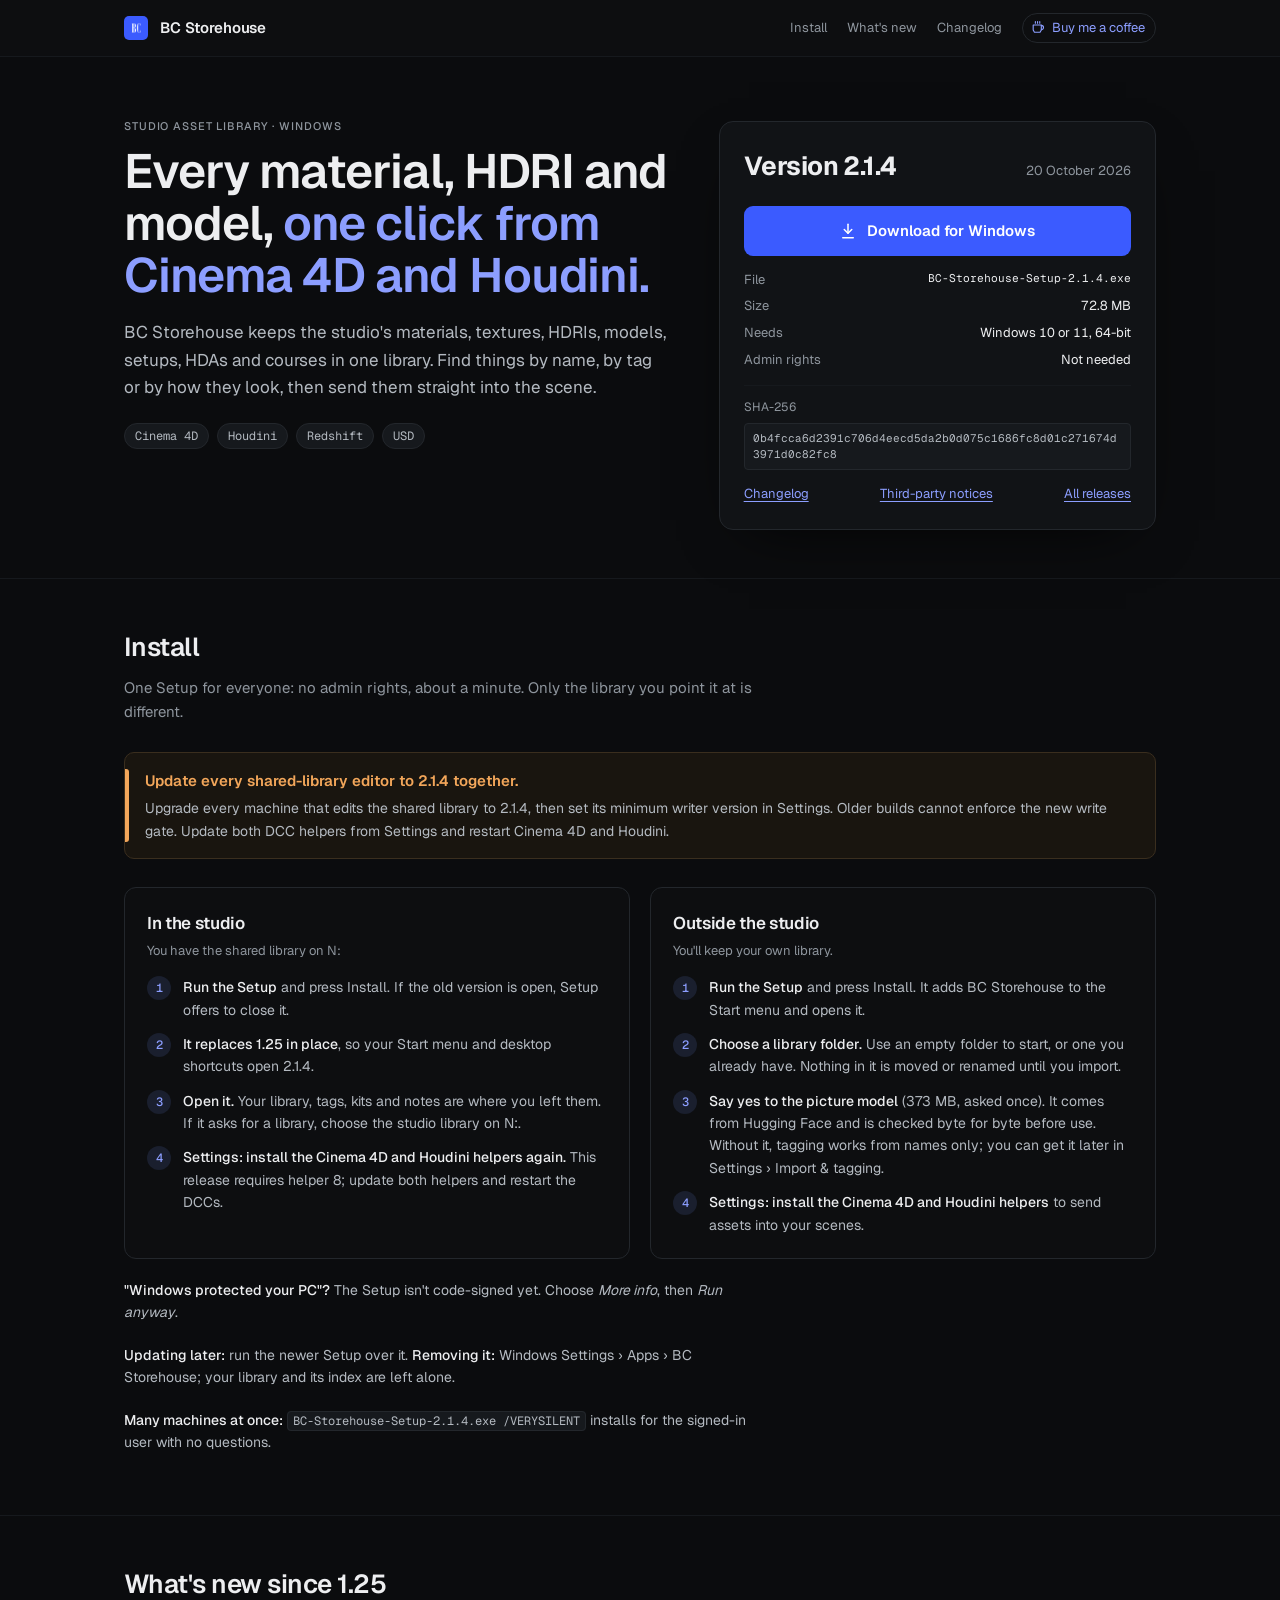
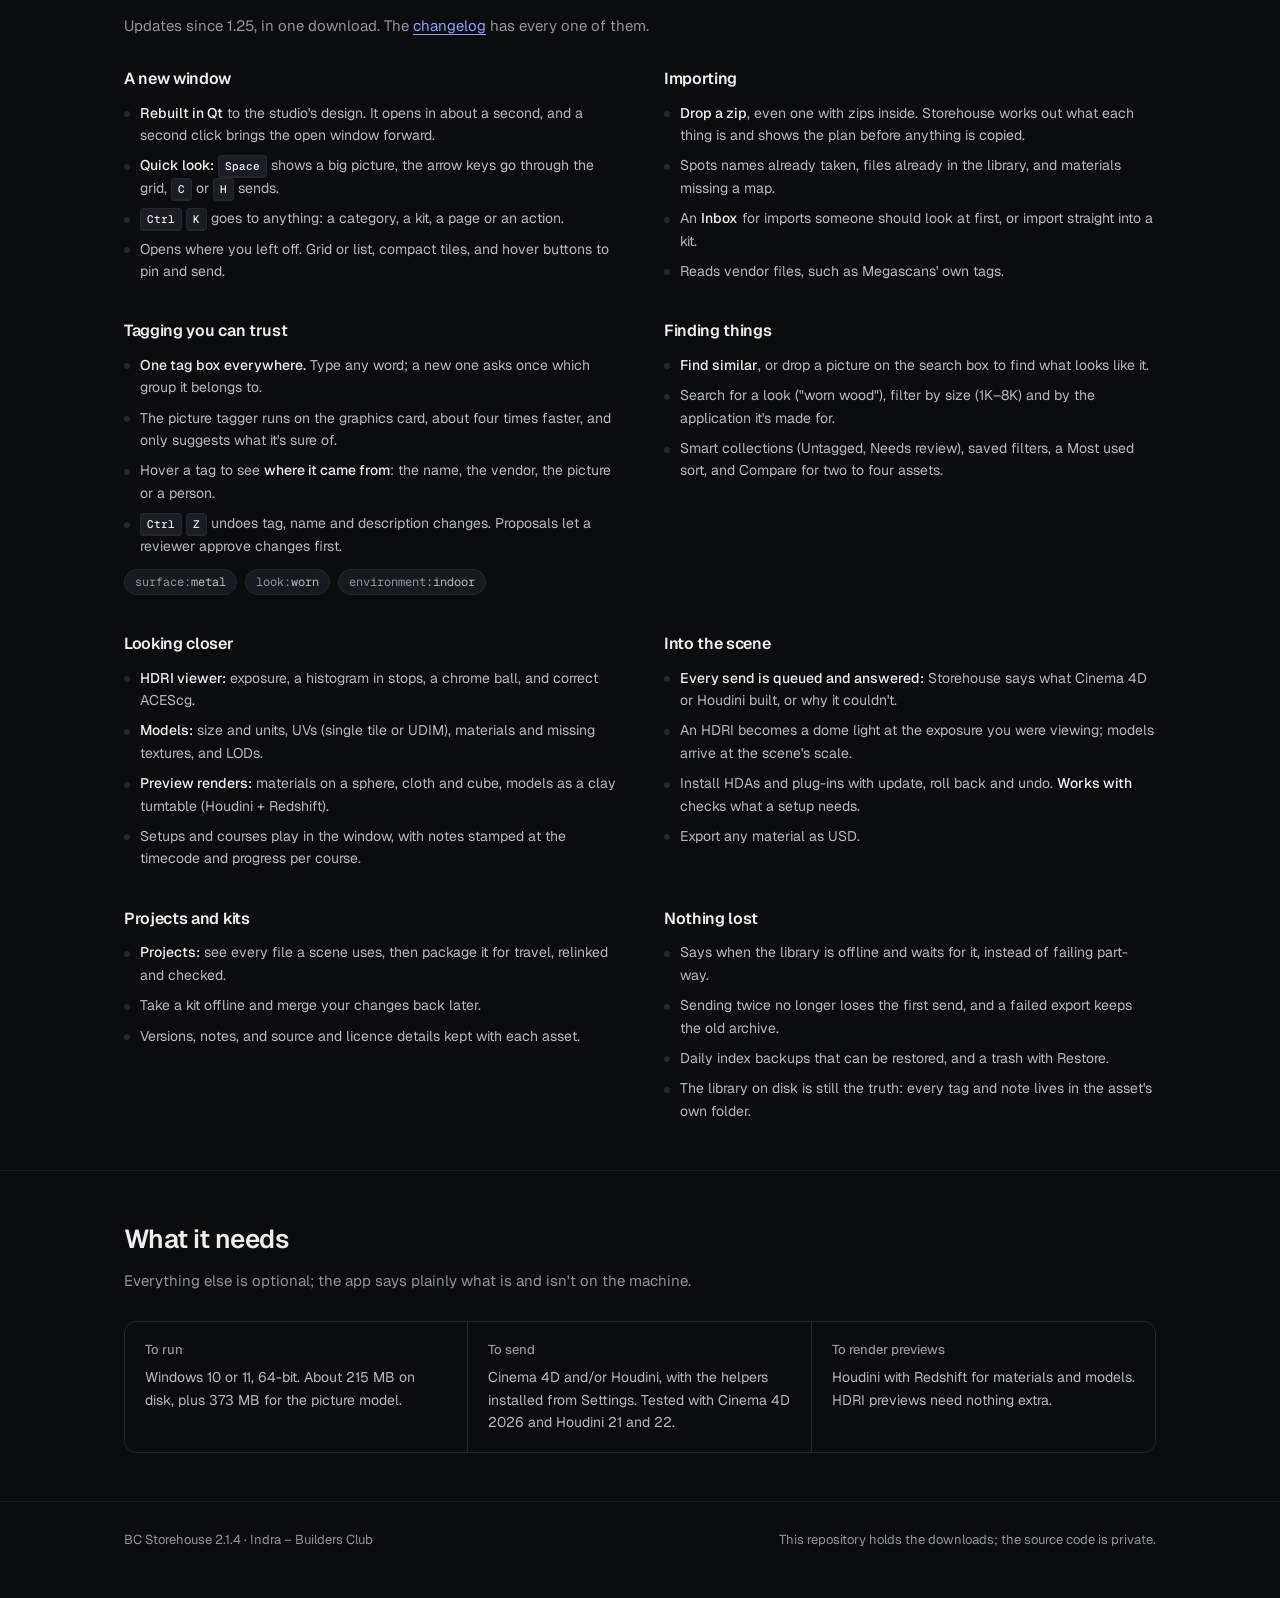
==== commit 31be7d58: "Publish BC Storehouse 2.1.4 download page and release notes" ====
--- a/index.html
+++ b/index.html
@@ -4,7 +4,7 @@
 <meta charset="utf-8">
 <meta name="viewport" content="width=device-width, initial-scale=1">
 <title>BC Storehouse</title>
-<meta name="description" content="Download BC Storehouse 2.0 for Windows: the studio asset library for materials, HDRIs, models, setups, HDAs and courses, with sends to Cinema 4D and Houdini.">
+<meta name="description" content="Download BC Storehouse 2.1.4 for Windows: the studio asset library for materials, HDRIs, models, setups, HDAs and courses, with sends to Cinema 4D and Houdini.">
 <link rel="icon" type="image/png" href="favicon.png">
 <link rel="preconnect" href="https://fonts.googleapis.com">
 <link rel="preconnect" href="https://fonts.gstatic.com" crossorigin>
@@ -42,24 +42,25 @@
 
     <aside class="get" aria-labelledby="dl">
       <div class="ver">
-        <strong id="dl">Version 2.1.2</strong>
-        <span>16 October 2026</span>
-      </div>
-      <a class="button" href="https://github.com/indrajitz/bc-storehouse-download/releases/download/v2.1.2/BC-Storehouse-Setup-2.1.2.exe">
+        <strong id="dl">Version 2.1.4</strong>
+        <span>20 October 2026</span>
+      </div>
+      <a class="button" href="https://github.com/indrajitz/bc-storehouse-download/releases/download/v2.1.4/BC-Storehouse-Setup-2.1.4.exe">
         <svg viewBox="0 0 24 24" fill="none" stroke="currentColor" stroke-width="2" stroke-linecap="round" stroke-linejoin="round" aria-hidden="true"><path d="M12 3v12"/><path d="m7 10 5 5 5-5"/><path d="M5 21h14"/></svg>
         Download for Windows
       </a>
       <dl class="facts">
-        <dt>File</dt><dd class="mono">BC-Storehouse-Setup-2.1.2.exe</dd>
-        <dt>Size</dt><dd>77 MB</dd>
+        <dt>File</dt><dd class="mono">BC-Storehouse-Setup-2.1.4.exe</dd>
+        <dt>Size</dt><dd>72.8 MB</dd>
         <dt>Needs</dt><dd>Windows 10 or 11, 64-bit</dd>
         <dt>Admin rights</dt><dd>Not needed</dd>
       </dl>
       <div class="sha">SHA-256
-        <code>a4659b611011807fd7366164a6fe5a274139390fcedb0bd332b751411c8c5f1e</code>
+        <code>0b4fcca6d2391c706d4eecd5da2b0d075c1686fc8d01c271674d3971d0c82fc8</code>
       </div>
       <div class="more">
         <a href="changelog.html">Changelog</a>
+        <a href="https://github.com/indrajitz/bc-storehouse-download/releases/download/v2.1.4/THIRD-PARTY-NOTICES.txt">Third-party notices</a>
         <a href="https://github.com/indrajitz/bc-storehouse-download/releases">All releases</a>
       </div>
     </aside>
@@ -72,8 +73,8 @@
 
       <div class="notice" role="note">
         <div>
-          <h3>Coming from 1.25? Update everyone on a shared library together.</h3>
-          <p>Versions before 1.52 throw away what newer versions record when they save an asset, including where each tag came from and its undo history. Once one person moves to 2.0, nobody else should keep editing that library with 1.25.</p>
+          <h3>Update every shared-library editor to 2.1.4 together.</h3>
+          <p>Upgrade every machine that edits the shared library to 2.1.4, then set its minimum writer version in Settings. Older builds cannot enforce the new write gate. Update both DCC helpers from Settings and restart Cinema 4D and Houdini.</p>
         </div>
       </div>
 
@@ -83,9 +84,9 @@
           <p class="who">You have the shared library on N:</p>
           <ol class="steps">
             <li><span><strong>Run the Setup</strong> and press Install. If the old version is open, Setup offers to close it.</span></li>
-            <li><span><strong>It replaces 1.25 in place</strong>, so your Start menu and desktop shortcuts open 2.0.</span></li>
+            <li><span><strong>It replaces 1.25 in place</strong>, so your Start menu and desktop shortcuts open 2.1.4.</span></li>
             <li><span><strong>Open it.</strong> Your library, tags, kits and notes are where you left them. If it asks for a library, choose the studio library on N:.</span></li>
-            <li><span><strong>Settings: install the Cinema 4D and Houdini helpers again.</strong> Sends work differently in 2.0, and the old helpers don't report back.</span></li>
+            <li><span><strong>Settings: install the Cinema 4D and Houdini helpers again.</strong> This release requires helper 8; update both helpers and restart the DCCs.</span></li>
           </ol>
         </div>
         <div class="path">
@@ -102,14 +103,14 @@
 
       <p class="both"><strong>"Windows protected your PC"?</strong> The Setup isn't code-signed yet. Choose <em>More info</em>, then <em>Run anyway</em>.</p>
       <p class="both"><strong>Updating later:</strong> run the newer Setup over it. <strong>Removing it:</strong> Windows Settings › Apps › BC Storehouse; your library and its index are left alone.</p>
-      <p class="both"><strong>Many machines at once:</strong> <code>BC-Storehouse-Setup-2.1.2.exe /VERYSILENT</code> installs for the signed-in user with no questions.</p>
+      <p class="both"><strong>Many machines at once:</strong> <code>BC-Storehouse-Setup-2.1.4.exe /VERYSILENT</code> installs for the signed-in user with no questions.</p>
     </div>
   </section>
 
   <section id="new">
     <div class="wrap">
       <h2>What's new since 1.25</h2>
-      <p class="sub">Forty-two releases since 25 September, in one download. The <a href="changelog.html">changelog</a> has every one of them.</p>
+      <p class="sub">Updates since 1.25, in one download. The <a href="changelog.html">changelog</a> has every one of them.</p>
 
       <div class="news">
         <div>
@@ -222,7 +223,7 @@
 
 <footer>
   <div class="wrap">
-    <span>BC Storehouse 2.1.2 · Indra – Builders Club</span>
+    <span>BC Storehouse 2.1.4 · Indra – Builders Club</span>
     <span>This repository holds the downloads; the source code is private.</span>
   </div>
 </footer>
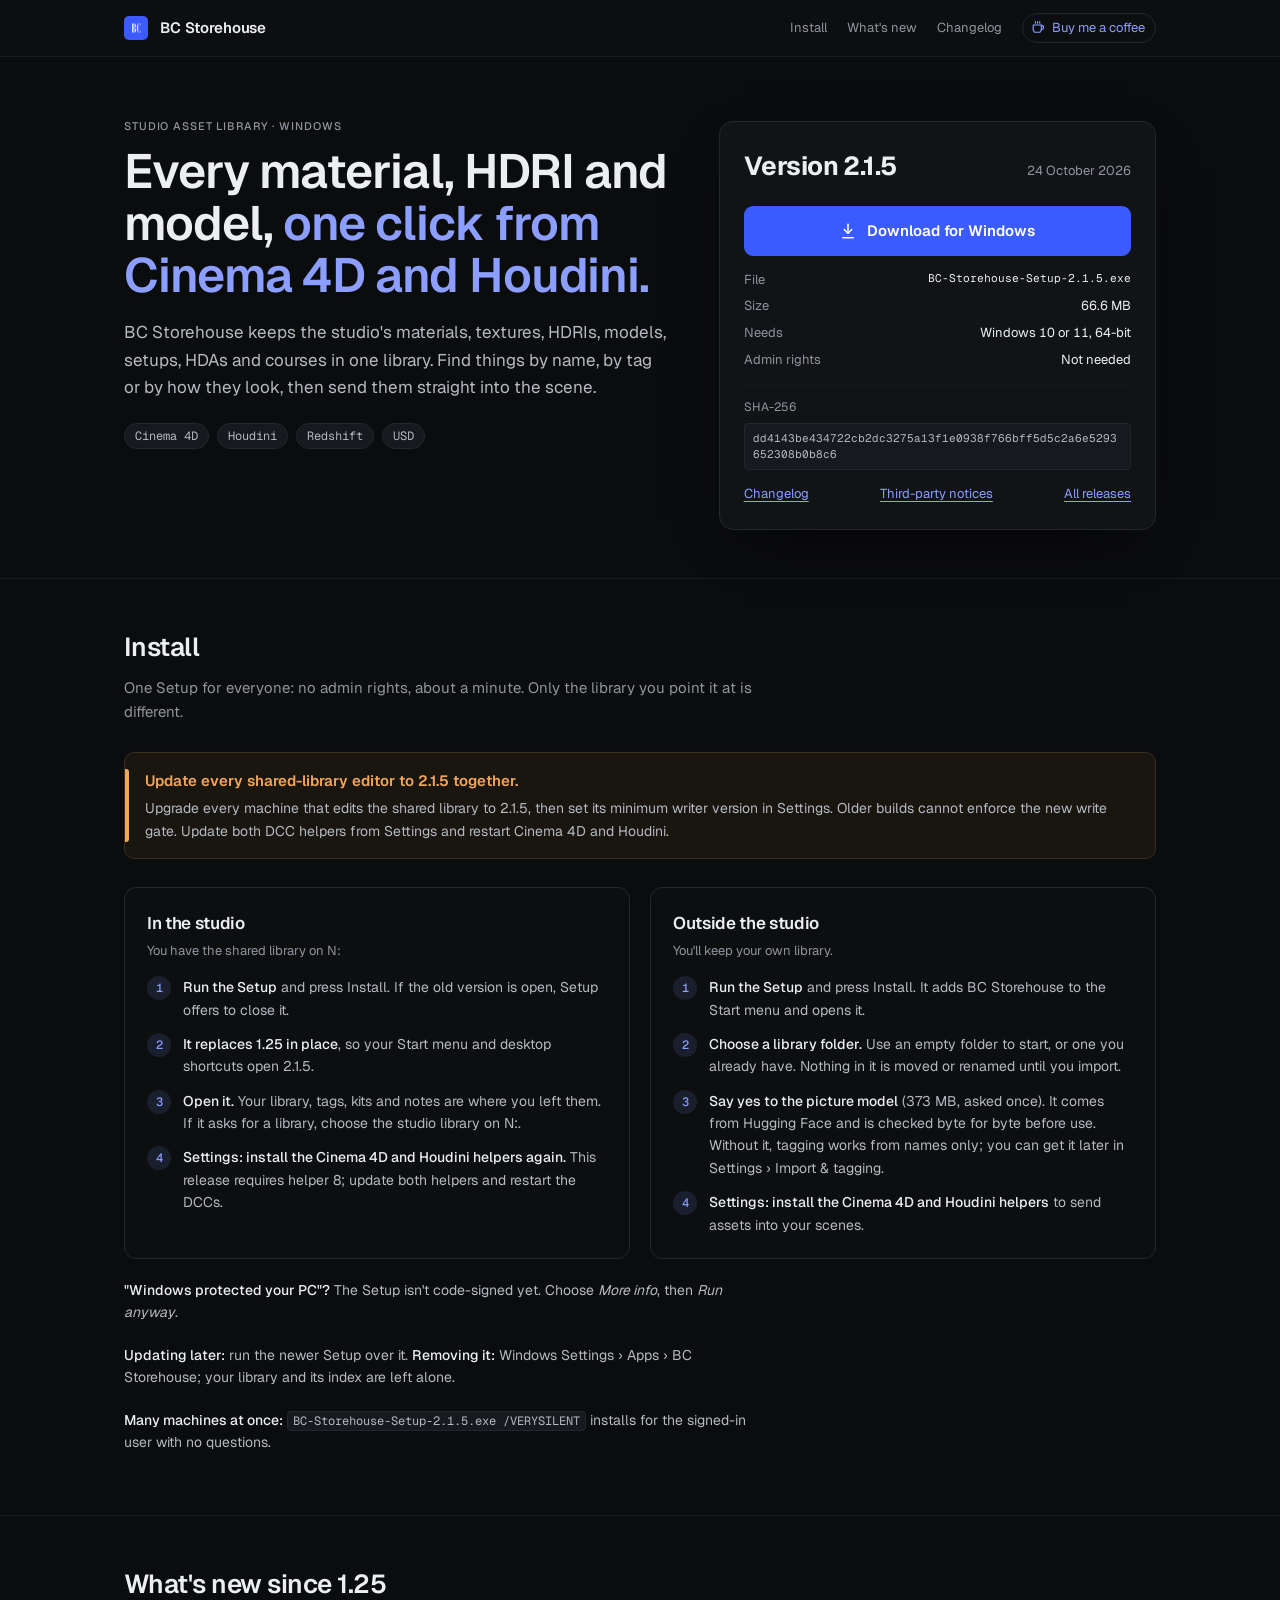
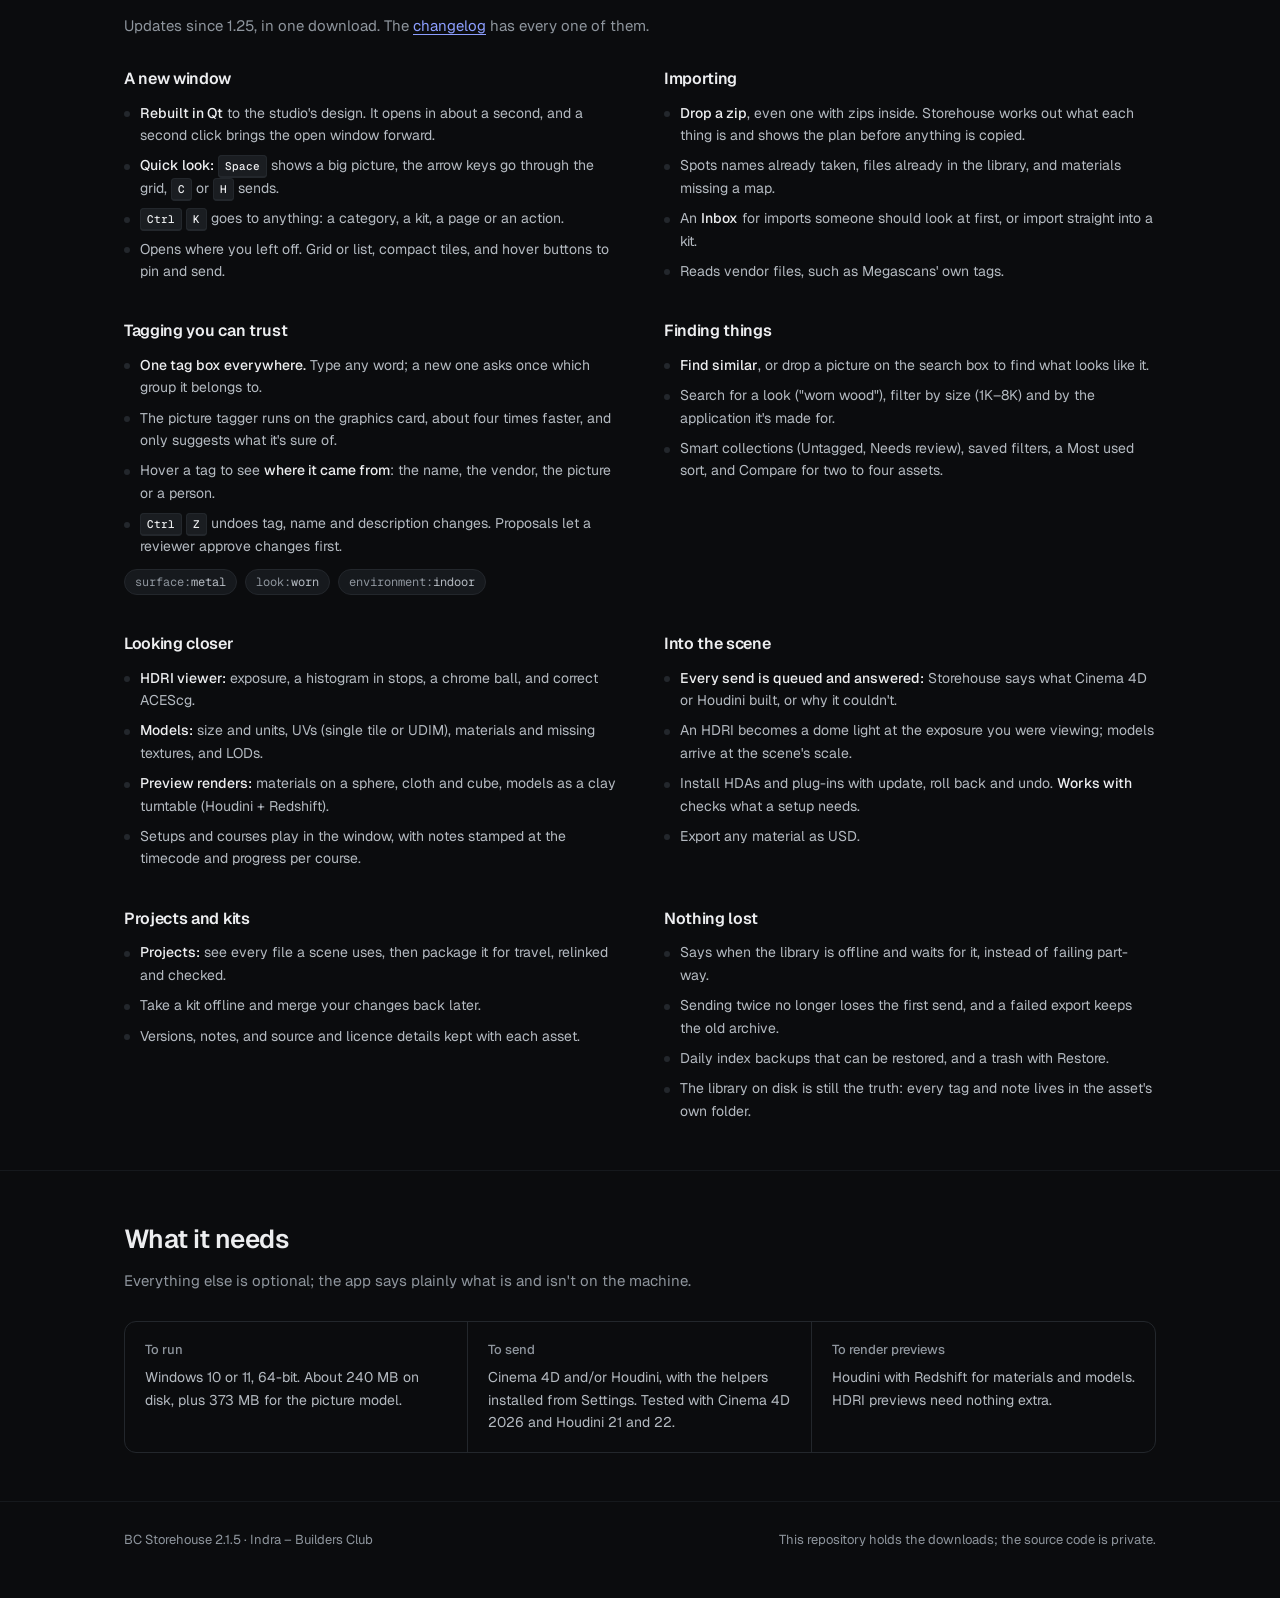
==== commit 5ef43693: "BC Storehouse 2.1.5" ====
--- a/index.html
+++ b/index.html
@@ -4,7 +4,7 @@
 <meta charset="utf-8">
 <meta name="viewport" content="width=device-width, initial-scale=1">
 <title>BC Storehouse</title>
-<meta name="description" content="Download BC Storehouse 2.1.4 for Windows: the studio asset library for materials, HDRIs, models, setups, HDAs and courses, with sends to Cinema 4D and Houdini.">
+<meta name="description" content="Download BC Storehouse 2.1.5 for Windows: the studio asset library for materials, HDRIs, models, setups, HDAs and courses, with sends to Cinema 4D and Houdini.">
 <link rel="icon" type="image/png" href="favicon.png">
 <link rel="preconnect" href="https://fonts.googleapis.com">
 <link rel="preconnect" href="https://fonts.gstatic.com" crossorigin>
@@ -42,25 +42,25 @@
 
     <aside class="get" aria-labelledby="dl">
       <div class="ver">
-        <strong id="dl">Version 2.1.4</strong>
-        <span>20 October 2026</span>
-      </div>
-      <a class="button" href="https://github.com/indrajitz/bc-storehouse-download/releases/download/v2.1.4/BC-Storehouse-Setup-2.1.4.exe">
+        <strong id="dl">Version 2.1.5</strong>
+        <span>24 October 2026</span>
+      </div>
+      <a class="button" href="https://github.com/indrajitz/bc-storehouse-download/releases/download/v2.1.5/BC-Storehouse-Setup-2.1.5.exe">
         <svg viewBox="0 0 24 24" fill="none" stroke="currentColor" stroke-width="2" stroke-linecap="round" stroke-linejoin="round" aria-hidden="true"><path d="M12 3v12"/><path d="m7 10 5 5 5-5"/><path d="M5 21h14"/></svg>
         Download for Windows
       </a>
       <dl class="facts">
-        <dt>File</dt><dd class="mono">BC-Storehouse-Setup-2.1.4.exe</dd>
-        <dt>Size</dt><dd>72.8 MB</dd>
+        <dt>File</dt><dd class="mono">BC-Storehouse-Setup-2.1.5.exe</dd>
+        <dt>Size</dt><dd>66.6 MB</dd>
         <dt>Needs</dt><dd>Windows 10 or 11, 64-bit</dd>
         <dt>Admin rights</dt><dd>Not needed</dd>
       </dl>
       <div class="sha">SHA-256
-        <code>0b4fcca6d2391c706d4eecd5da2b0d075c1686fc8d01c271674d3971d0c82fc8</code>
+        <code>dd4143be434722cb2dc3275a13f1e0938f766bff5d5c2a6e5293652308b0b8c6</code>
       </div>
       <div class="more">
         <a href="changelog.html">Changelog</a>
-        <a href="https://github.com/indrajitz/bc-storehouse-download/releases/download/v2.1.4/THIRD-PARTY-NOTICES.txt">Third-party notices</a>
+        <a href="https://github.com/indrajitz/bc-storehouse-download/releases/download/v2.1.5/THIRD-PARTY-NOTICES.txt">Third-party notices</a>
         <a href="https://github.com/indrajitz/bc-storehouse-download/releases">All releases</a>
       </div>
     </aside>
@@ -73,8 +73,8 @@
 
       <div class="notice" role="note">
         <div>
-          <h3>Update every shared-library editor to 2.1.4 together.</h3>
-          <p>Upgrade every machine that edits the shared library to 2.1.4, then set its minimum writer version in Settings. Older builds cannot enforce the new write gate. Update both DCC helpers from Settings and restart Cinema 4D and Houdini.</p>
+          <h3>Update every shared-library editor to 2.1.5 together.</h3>
+          <p>Upgrade every machine that edits the shared library to 2.1.5, then set its minimum writer version in Settings. Older builds cannot enforce the new write gate. Update both DCC helpers from Settings and restart Cinema 4D and Houdini.</p>
         </div>
       </div>
 
@@ -84,7 +84,7 @@
           <p class="who">You have the shared library on N:</p>
           <ol class="steps">
             <li><span><strong>Run the Setup</strong> and press Install. If the old version is open, Setup offers to close it.</span></li>
-            <li><span><strong>It replaces 1.25 in place</strong>, so your Start menu and desktop shortcuts open 2.1.4.</span></li>
+            <li><span><strong>It replaces 1.25 in place</strong>, so your Start menu and desktop shortcuts open 2.1.5.</span></li>
             <li><span><strong>Open it.</strong> Your library, tags, kits and notes are where you left them. If it asks for a library, choose the studio library on N:.</span></li>
             <li><span><strong>Settings: install the Cinema 4D and Houdini helpers again.</strong> This release requires helper 8; update both helpers and restart the DCCs.</span></li>
           </ol>
@@ -103,7 +103,7 @@
 
       <p class="both"><strong>"Windows protected your PC"?</strong> The Setup isn't code-signed yet. Choose <em>More info</em>, then <em>Run anyway</em>.</p>
       <p class="both"><strong>Updating later:</strong> run the newer Setup over it. <strong>Removing it:</strong> Windows Settings › Apps › BC Storehouse; your library and its index are left alone.</p>
-      <p class="both"><strong>Many machines at once:</strong> <code>BC-Storehouse-Setup-2.1.4.exe /VERYSILENT</code> installs for the signed-in user with no questions.</p>
+      <p class="both"><strong>Many machines at once:</strong> <code>BC-Storehouse-Setup-2.1.5.exe /VERYSILENT</code> installs for the signed-in user with no questions.</p>
     </div>
   </section>
 
@@ -206,7 +206,7 @@
       <div class="req">
         <div>
           <h3>To run</h3>
-          <p>Windows 10 or 11, 64-bit. About 215 MB on disk, plus 373 MB for the picture model.</p>
+          <p>Windows 10 or 11, 64-bit. About 240 MB on disk, plus 373 MB for the picture model.</p>
         </div>
         <div>
           <h3>To send</h3>
@@ -223,7 +223,7 @@
 
 <footer>
   <div class="wrap">
-    <span>BC Storehouse 2.1.4 · Indra – Builders Club</span>
+    <span>BC Storehouse 2.1.5 · Indra – Builders Club</span>
     <span>This repository holds the downloads; the source code is private.</span>
   </div>
 </footer>
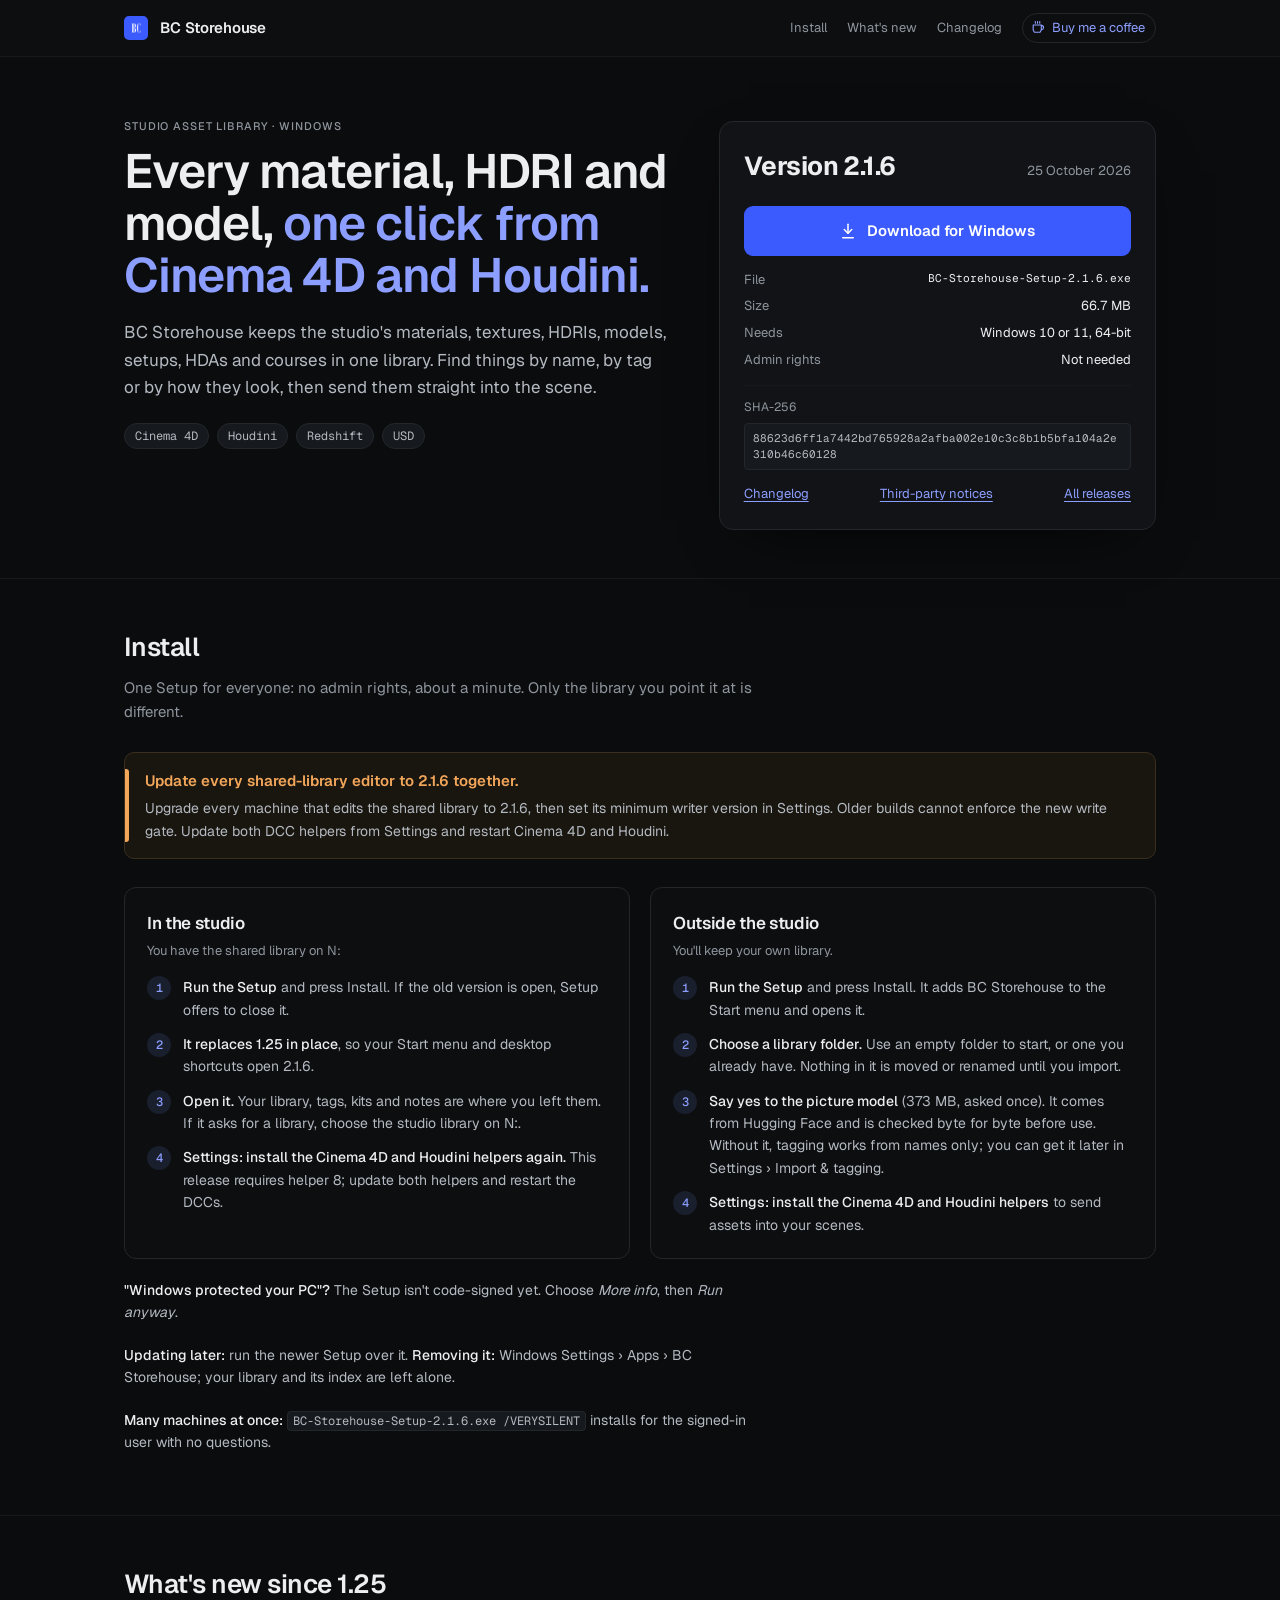
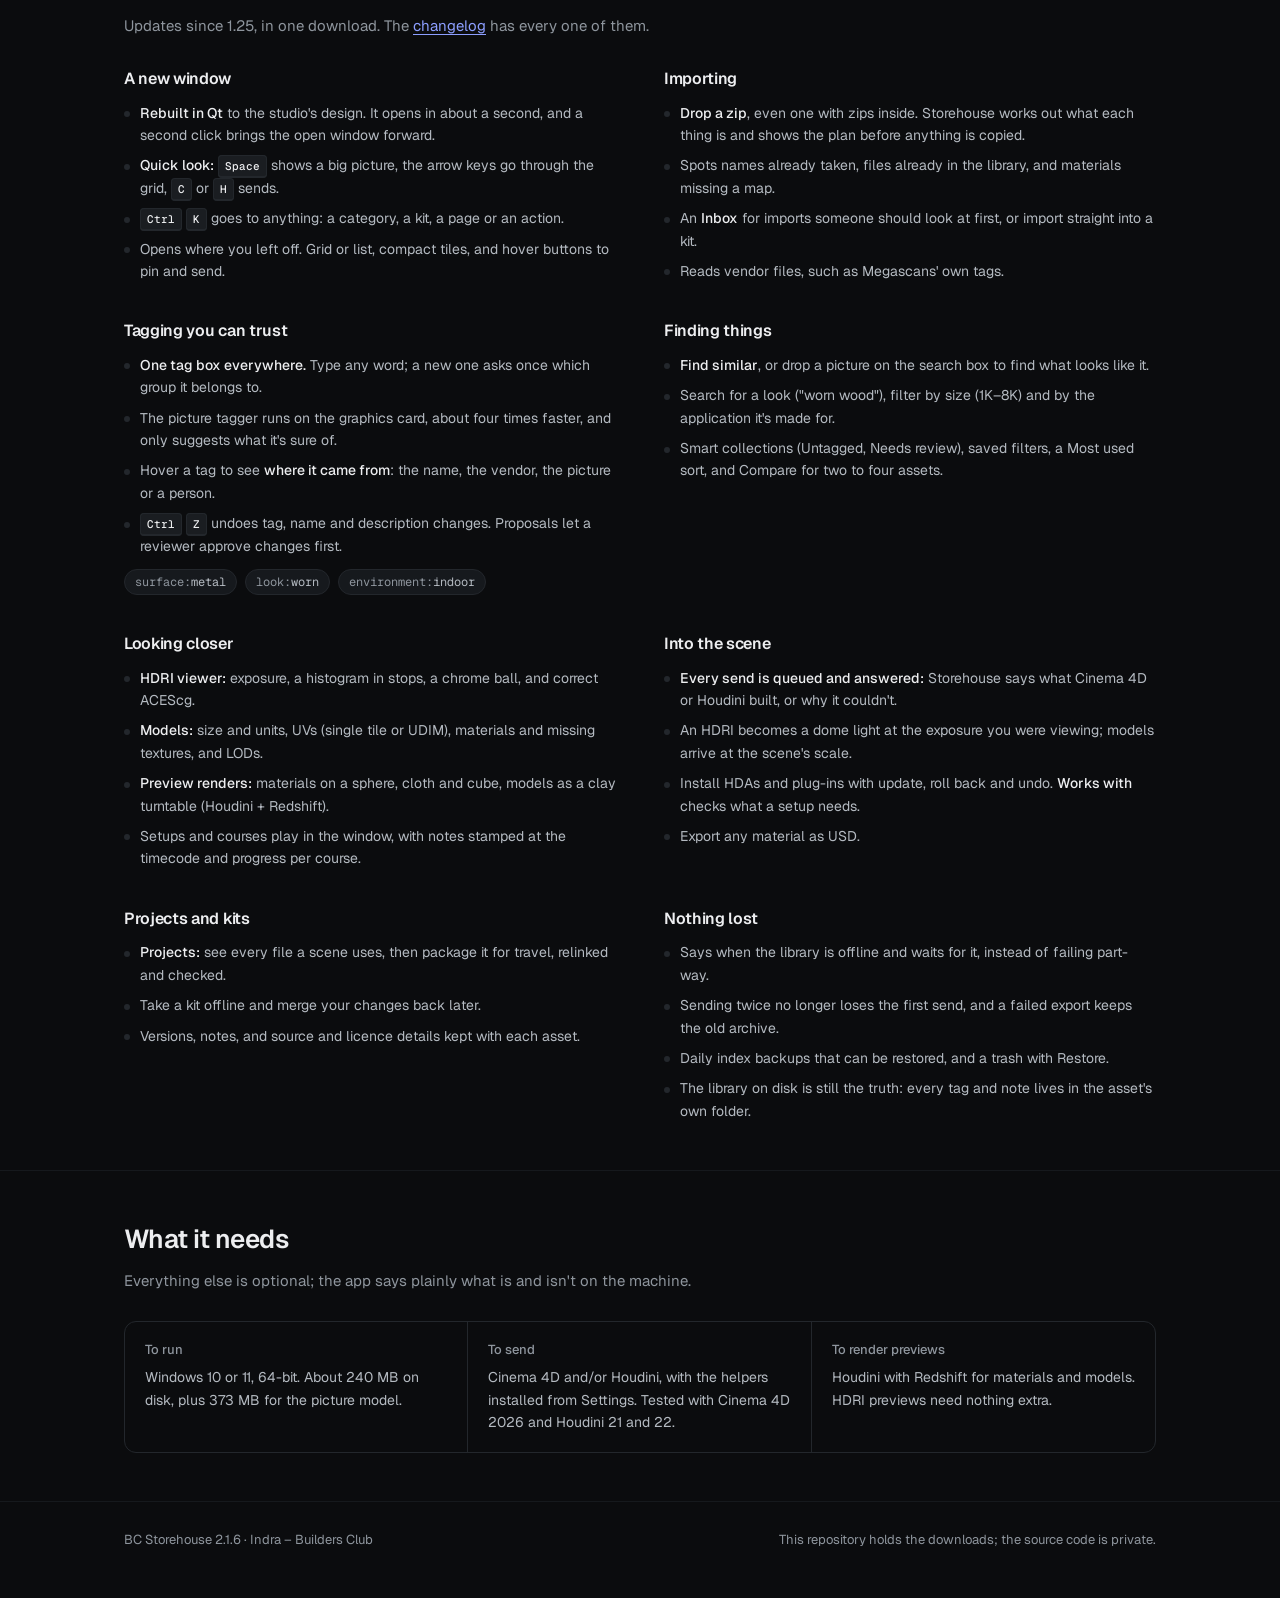
==== commit 04fc7256: "BC Storehouse 2.1.6" ====
--- a/index.html
+++ b/index.html
@@ -4,7 +4,7 @@
 <meta charset="utf-8">
 <meta name="viewport" content="width=device-width, initial-scale=1">
 <title>BC Storehouse</title>
-<meta name="description" content="Download BC Storehouse 2.1.5 for Windows: the studio asset library for materials, HDRIs, models, setups, HDAs and courses, with sends to Cinema 4D and Houdini.">
+<meta name="description" content="Download BC Storehouse 2.1.6 for Windows: the studio asset library for materials, HDRIs, models, setups, HDAs and courses, with sends to Cinema 4D and Houdini.">
 <link rel="icon" type="image/png" href="favicon.png">
 <link rel="preconnect" href="https://fonts.googleapis.com">
 <link rel="preconnect" href="https://fonts.gstatic.com" crossorigin>
@@ -42,25 +42,25 @@
 
     <aside class="get" aria-labelledby="dl">
       <div class="ver">
-        <strong id="dl">Version 2.1.5</strong>
-        <span>24 October 2026</span>
-      </div>
-      <a class="button" href="https://github.com/indrajitz/bc-storehouse-download/releases/download/v2.1.5/BC-Storehouse-Setup-2.1.5.exe">
+        <strong id="dl">Version 2.1.6</strong>
+        <span>25 October 2026</span>
+      </div>
+      <a class="button" href="https://github.com/indrajitz/bc-storehouse-download/releases/download/v2.1.6/BC-Storehouse-Setup-2.1.6.exe">
         <svg viewBox="0 0 24 24" fill="none" stroke="currentColor" stroke-width="2" stroke-linecap="round" stroke-linejoin="round" aria-hidden="true"><path d="M12 3v12"/><path d="m7 10 5 5 5-5"/><path d="M5 21h14"/></svg>
         Download for Windows
       </a>
       <dl class="facts">
-        <dt>File</dt><dd class="mono">BC-Storehouse-Setup-2.1.5.exe</dd>
-        <dt>Size</dt><dd>66.6 MB</dd>
+        <dt>File</dt><dd class="mono">BC-Storehouse-Setup-2.1.6.exe</dd>
+        <dt>Size</dt><dd>66.7 MB</dd>
         <dt>Needs</dt><dd>Windows 10 or 11, 64-bit</dd>
         <dt>Admin rights</dt><dd>Not needed</dd>
       </dl>
       <div class="sha">SHA-256
-        <code>dd4143be434722cb2dc3275a13f1e0938f766bff5d5c2a6e5293652308b0b8c6</code>
+        <code>88623d6ff1a7442bd765928a2afba002e10c3c8b1b5bfa104a2e310b46c60128</code>
       </div>
       <div class="more">
         <a href="changelog.html">Changelog</a>
-        <a href="https://github.com/indrajitz/bc-storehouse-download/releases/download/v2.1.5/THIRD-PARTY-NOTICES.txt">Third-party notices</a>
+        <a href="https://github.com/indrajitz/bc-storehouse-download/releases/download/v2.1.6/THIRD-PARTY-NOTICES.txt">Third-party notices</a>
         <a href="https://github.com/indrajitz/bc-storehouse-download/releases">All releases</a>
       </div>
     </aside>
@@ -73,8 +73,8 @@
 
       <div class="notice" role="note">
         <div>
-          <h3>Update every shared-library editor to 2.1.5 together.</h3>
-          <p>Upgrade every machine that edits the shared library to 2.1.5, then set its minimum writer version in Settings. Older builds cannot enforce the new write gate. Update both DCC helpers from Settings and restart Cinema 4D and Houdini.</p>
+          <h3>Update every shared-library editor to 2.1.6 together.</h3>
+          <p>Upgrade every machine that edits the shared library to 2.1.6, then set its minimum writer version in Settings. Older builds cannot enforce the new write gate. Update both DCC helpers from Settings and restart Cinema 4D and Houdini.</p>
         </div>
       </div>
 
@@ -84,7 +84,7 @@
           <p class="who">You have the shared library on N:</p>
           <ol class="steps">
             <li><span><strong>Run the Setup</strong> and press Install. If the old version is open, Setup offers to close it.</span></li>
-            <li><span><strong>It replaces 1.25 in place</strong>, so your Start menu and desktop shortcuts open 2.1.5.</span></li>
+            <li><span><strong>It replaces 1.25 in place</strong>, so your Start menu and desktop shortcuts open 2.1.6.</span></li>
             <li><span><strong>Open it.</strong> Your library, tags, kits and notes are where you left them. If it asks for a library, choose the studio library on N:.</span></li>
             <li><span><strong>Settings: install the Cinema 4D and Houdini helpers again.</strong> This release requires helper 8; update both helpers and restart the DCCs.</span></li>
           </ol>
@@ -103,7 +103,7 @@
 
       <p class="both"><strong>"Windows protected your PC"?</strong> The Setup isn't code-signed yet. Choose <em>More info</em>, then <em>Run anyway</em>.</p>
       <p class="both"><strong>Updating later:</strong> run the newer Setup over it. <strong>Removing it:</strong> Windows Settings › Apps › BC Storehouse; your library and its index are left alone.</p>
-      <p class="both"><strong>Many machines at once:</strong> <code>BC-Storehouse-Setup-2.1.5.exe /VERYSILENT</code> installs for the signed-in user with no questions.</p>
+      <p class="both"><strong>Many machines at once:</strong> <code>BC-Storehouse-Setup-2.1.6.exe /VERYSILENT</code> installs for the signed-in user with no questions.</p>
     </div>
   </section>
 
@@ -223,7 +223,7 @@
 
 <footer>
   <div class="wrap">
-    <span>BC Storehouse 2.1.5 · Indra – Builders Club</span>
+    <span>BC Storehouse 2.1.6 · Indra – Builders Club</span>
     <span>This repository holds the downloads; the source code is private.</span>
   </div>
 </footer>
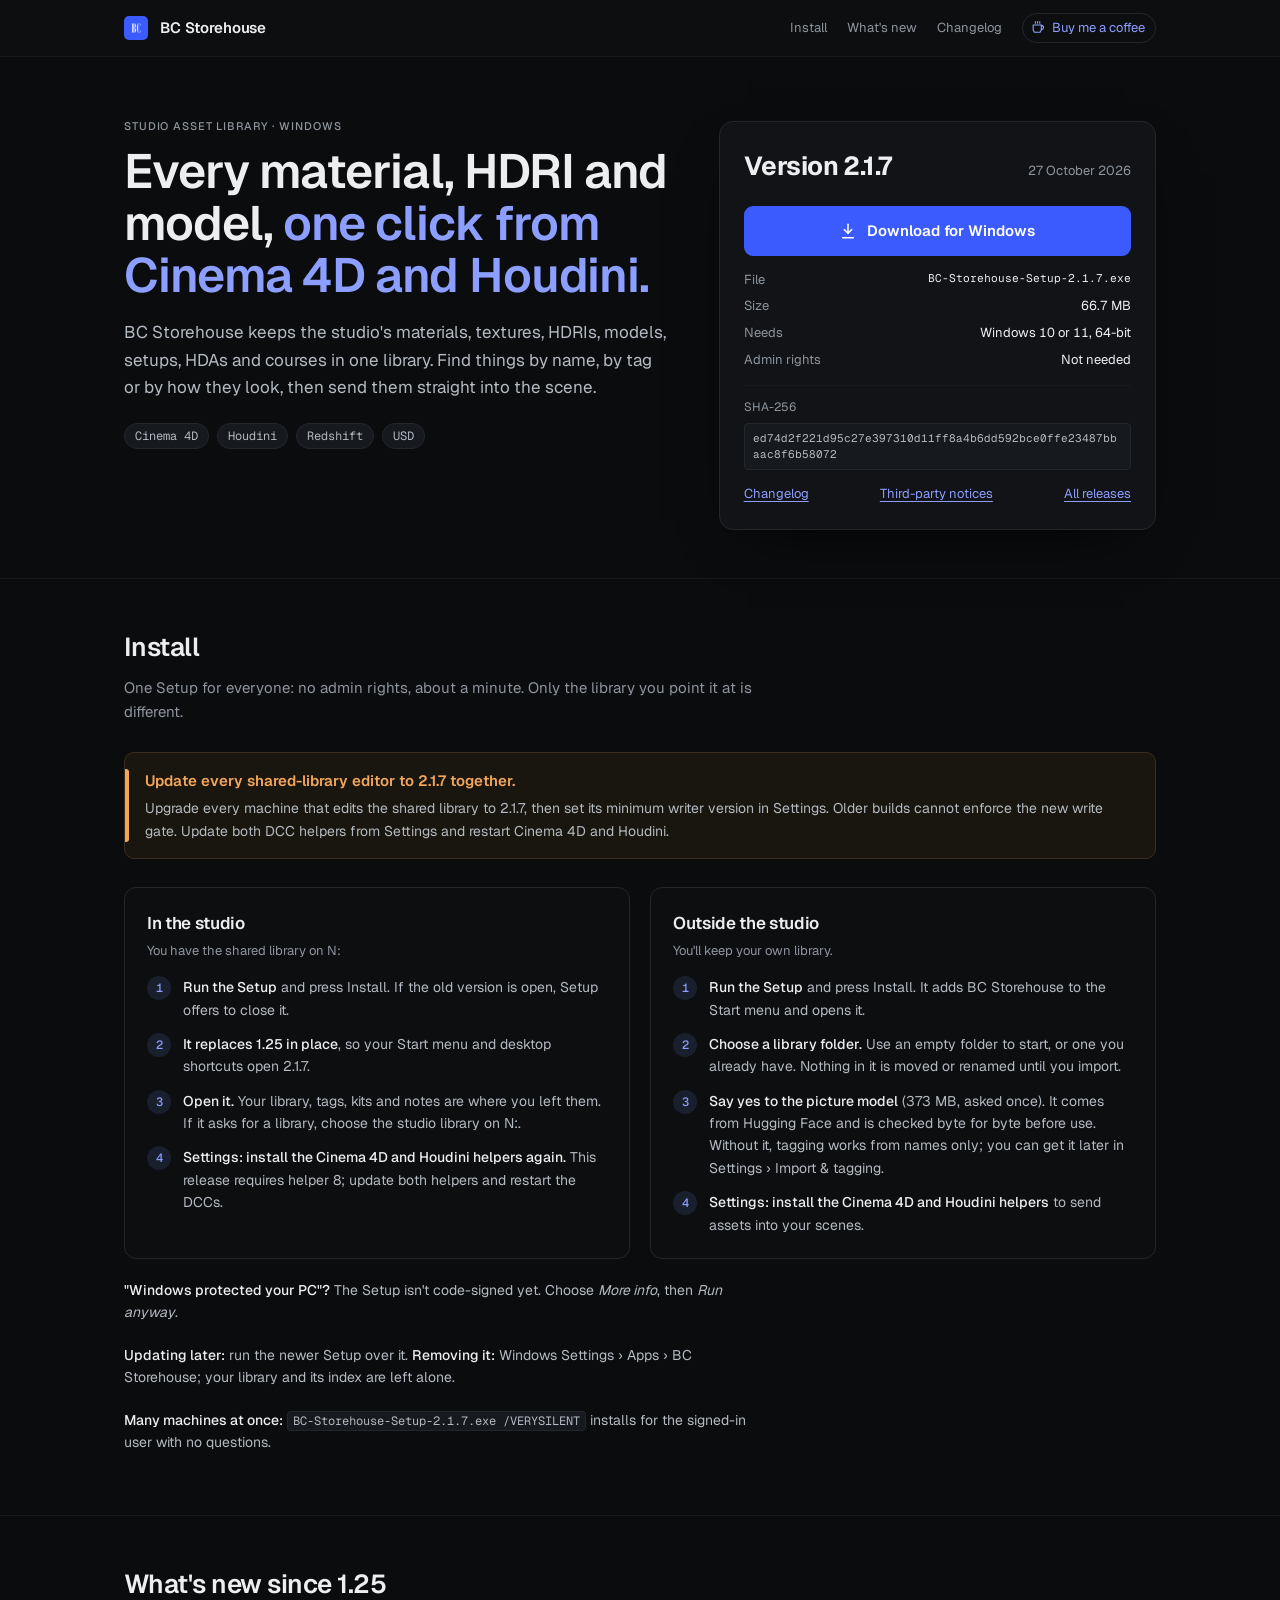
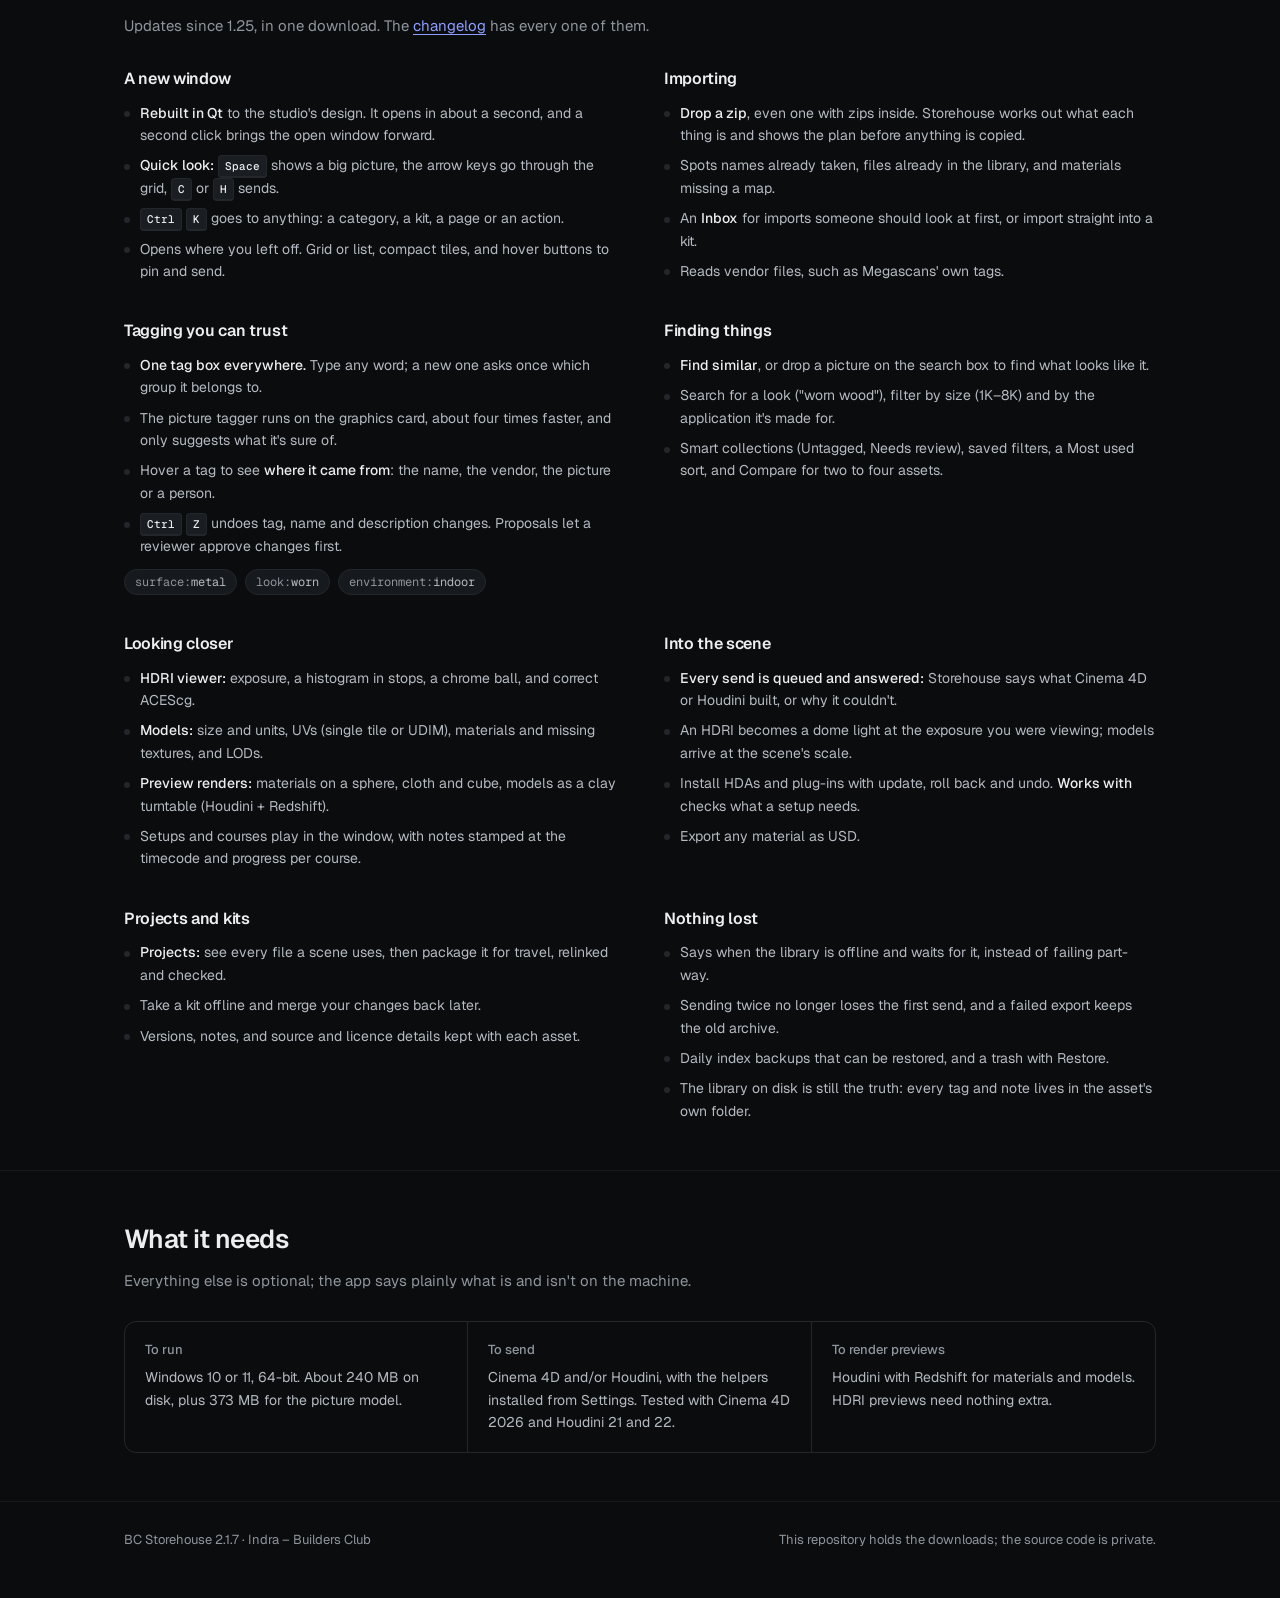
==== commit 64b64f16: "BC Storehouse 2.1.7" ====
--- a/index.html
+++ b/index.html
@@ -4,7 +4,7 @@
 <meta charset="utf-8">
 <meta name="viewport" content="width=device-width, initial-scale=1">
 <title>BC Storehouse</title>
-<meta name="description" content="Download BC Storehouse 2.1.6 for Windows: the studio asset library for materials, HDRIs, models, setups, HDAs and courses, with sends to Cinema 4D and Houdini.">
+<meta name="description" content="Download BC Storehouse 2.1.7 for Windows: the studio asset library for materials, HDRIs, models, setups, HDAs and courses, with sends to Cinema 4D and Houdini.">
 <link rel="icon" type="image/png" href="favicon.png">
 <link rel="preconnect" href="https://fonts.googleapis.com">
 <link rel="preconnect" href="https://fonts.gstatic.com" crossorigin>
@@ -42,25 +42,25 @@
 
     <aside class="get" aria-labelledby="dl">
       <div class="ver">
-        <strong id="dl">Version 2.1.6</strong>
-        <span>25 October 2026</span>
-      </div>
-      <a class="button" href="https://github.com/indrajitz/bc-storehouse-download/releases/download/v2.1.6/BC-Storehouse-Setup-2.1.6.exe">
+        <strong id="dl">Version 2.1.7</strong>
+        <span>27 October 2026</span>
+      </div>
+      <a class="button" href="https://github.com/indrajitz/bc-storehouse-download/releases/download/v2.1.7/BC-Storehouse-Setup-2.1.7.exe">
         <svg viewBox="0 0 24 24" fill="none" stroke="currentColor" stroke-width="2" stroke-linecap="round" stroke-linejoin="round" aria-hidden="true"><path d="M12 3v12"/><path d="m7 10 5 5 5-5"/><path d="M5 21h14"/></svg>
         Download for Windows
       </a>
       <dl class="facts">
-        <dt>File</dt><dd class="mono">BC-Storehouse-Setup-2.1.6.exe</dd>
+        <dt>File</dt><dd class="mono">BC-Storehouse-Setup-2.1.7.exe</dd>
         <dt>Size</dt><dd>66.7 MB</dd>
         <dt>Needs</dt><dd>Windows 10 or 11, 64-bit</dd>
         <dt>Admin rights</dt><dd>Not needed</dd>
       </dl>
       <div class="sha">SHA-256
-        <code>88623d6ff1a7442bd765928a2afba002e10c3c8b1b5bfa104a2e310b46c60128</code>
+        <code>ed74d2f221d95c27e397310d11ff8a4b6dd592bce0ffe23487bbaac8f6b58072</code>
       </div>
       <div class="more">
         <a href="changelog.html">Changelog</a>
-        <a href="https://github.com/indrajitz/bc-storehouse-download/releases/download/v2.1.6/THIRD-PARTY-NOTICES.txt">Third-party notices</a>
+        <a href="https://github.com/indrajitz/bc-storehouse-download/releases/download/v2.1.7/THIRD-PARTY-NOTICES.txt">Third-party notices</a>
         <a href="https://github.com/indrajitz/bc-storehouse-download/releases">All releases</a>
       </div>
     </aside>
@@ -73,8 +73,8 @@
 
       <div class="notice" role="note">
         <div>
-          <h3>Update every shared-library editor to 2.1.6 together.</h3>
-          <p>Upgrade every machine that edits the shared library to 2.1.6, then set its minimum writer version in Settings. Older builds cannot enforce the new write gate. Update both DCC helpers from Settings and restart Cinema 4D and Houdini.</p>
+          <h3>Update every shared-library editor to 2.1.7 together.</h3>
+          <p>Upgrade every machine that edits the shared library to 2.1.7, then set its minimum writer version in Settings. Older builds cannot enforce the new write gate. Update both DCC helpers from Settings and restart Cinema 4D and Houdini.</p>
         </div>
       </div>
 
@@ -84,7 +84,7 @@
           <p class="who">You have the shared library on N:</p>
           <ol class="steps">
             <li><span><strong>Run the Setup</strong> and press Install. If the old version is open, Setup offers to close it.</span></li>
-            <li><span><strong>It replaces 1.25 in place</strong>, so your Start menu and desktop shortcuts open 2.1.6.</span></li>
+            <li><span><strong>It replaces 1.25 in place</strong>, so your Start menu and desktop shortcuts open 2.1.7.</span></li>
             <li><span><strong>Open it.</strong> Your library, tags, kits and notes are where you left them. If it asks for a library, choose the studio library on N:.</span></li>
             <li><span><strong>Settings: install the Cinema 4D and Houdini helpers again.</strong> This release requires helper 8; update both helpers and restart the DCCs.</span></li>
           </ol>
@@ -103,7 +103,7 @@
 
       <p class="both"><strong>"Windows protected your PC"?</strong> The Setup isn't code-signed yet. Choose <em>More info</em>, then <em>Run anyway</em>.</p>
       <p class="both"><strong>Updating later:</strong> run the newer Setup over it. <strong>Removing it:</strong> Windows Settings › Apps › BC Storehouse; your library and its index are left alone.</p>
-      <p class="both"><strong>Many machines at once:</strong> <code>BC-Storehouse-Setup-2.1.6.exe /VERYSILENT</code> installs for the signed-in user with no questions.</p>
+      <p class="both"><strong>Many machines at once:</strong> <code>BC-Storehouse-Setup-2.1.7.exe /VERYSILENT</code> installs for the signed-in user with no questions.</p>
     </div>
   </section>
 
@@ -223,7 +223,7 @@
 
 <footer>
   <div class="wrap">
-    <span>BC Storehouse 2.1.6 · Indra – Builders Club</span>
+    <span>BC Storehouse 2.1.7 · Indra – Builders Club</span>
     <span>This repository holds the downloads; the source code is private.</span>
   </div>
 </footer>
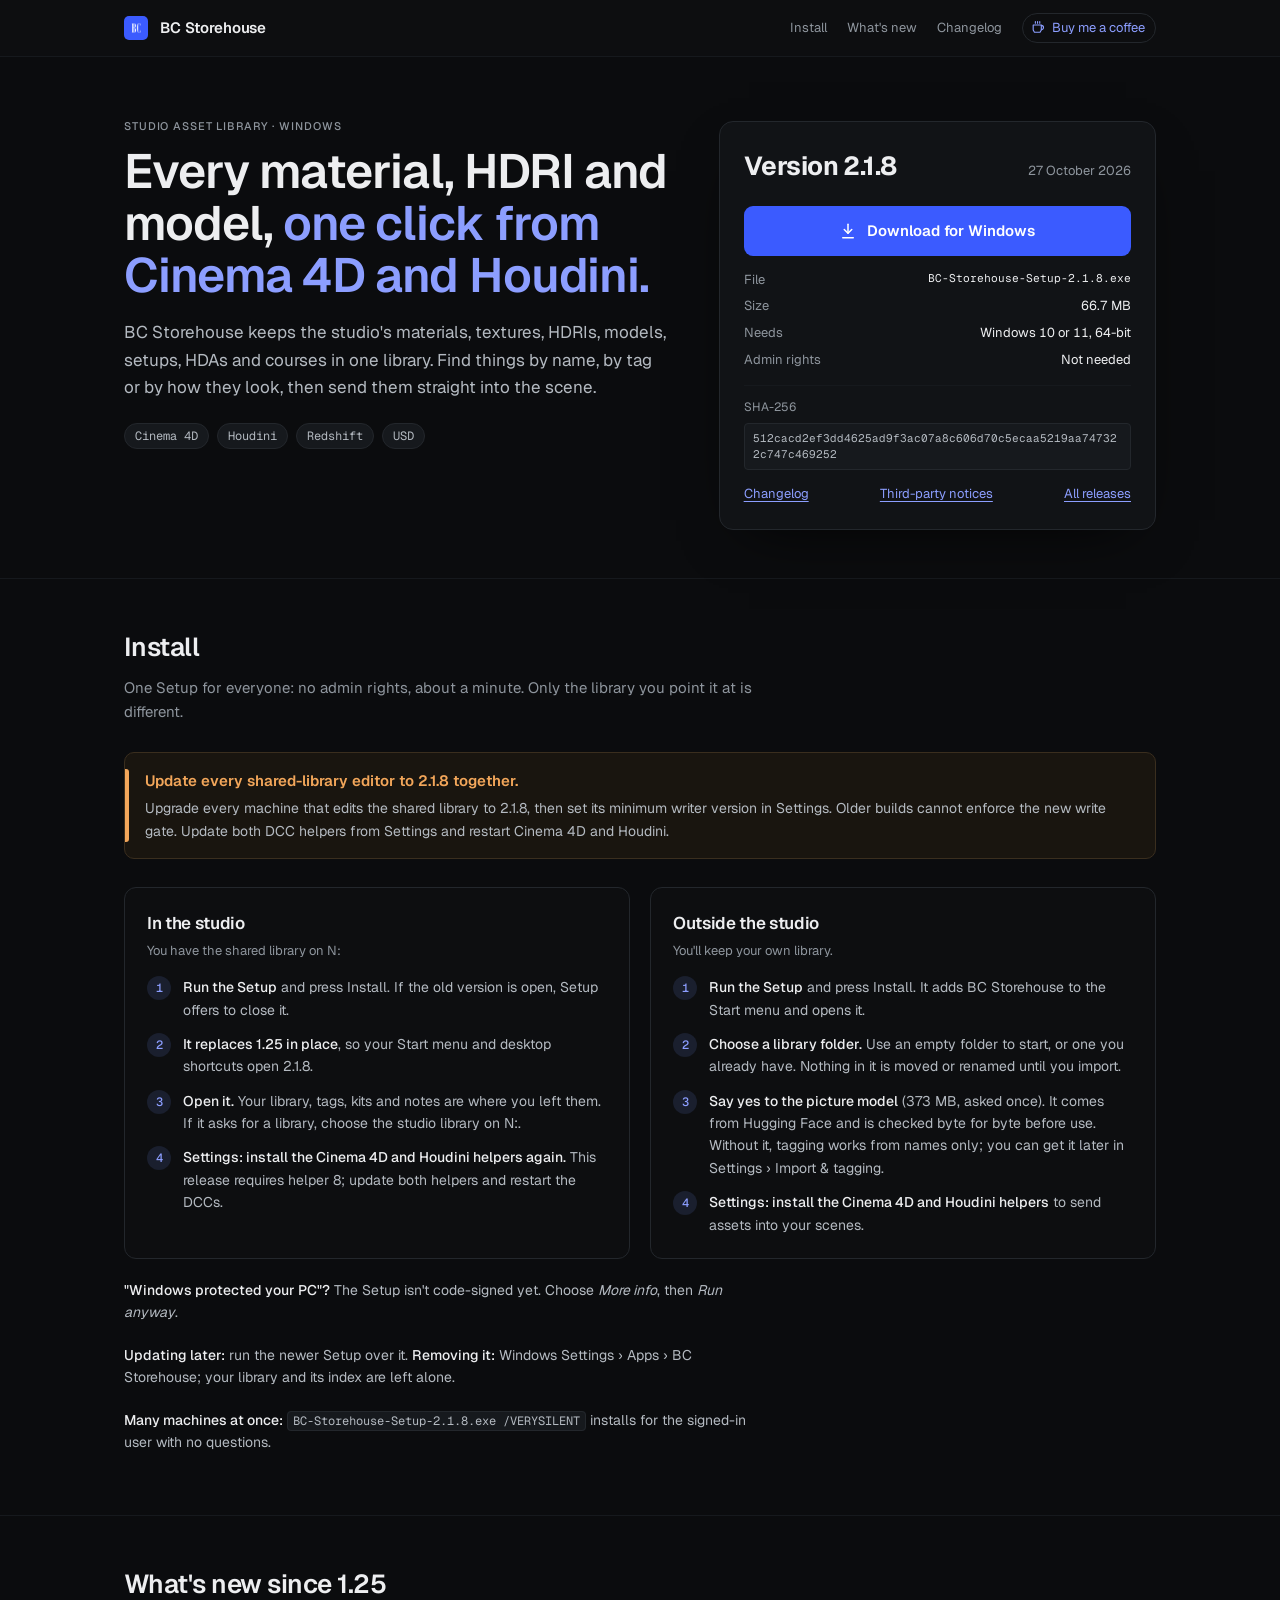
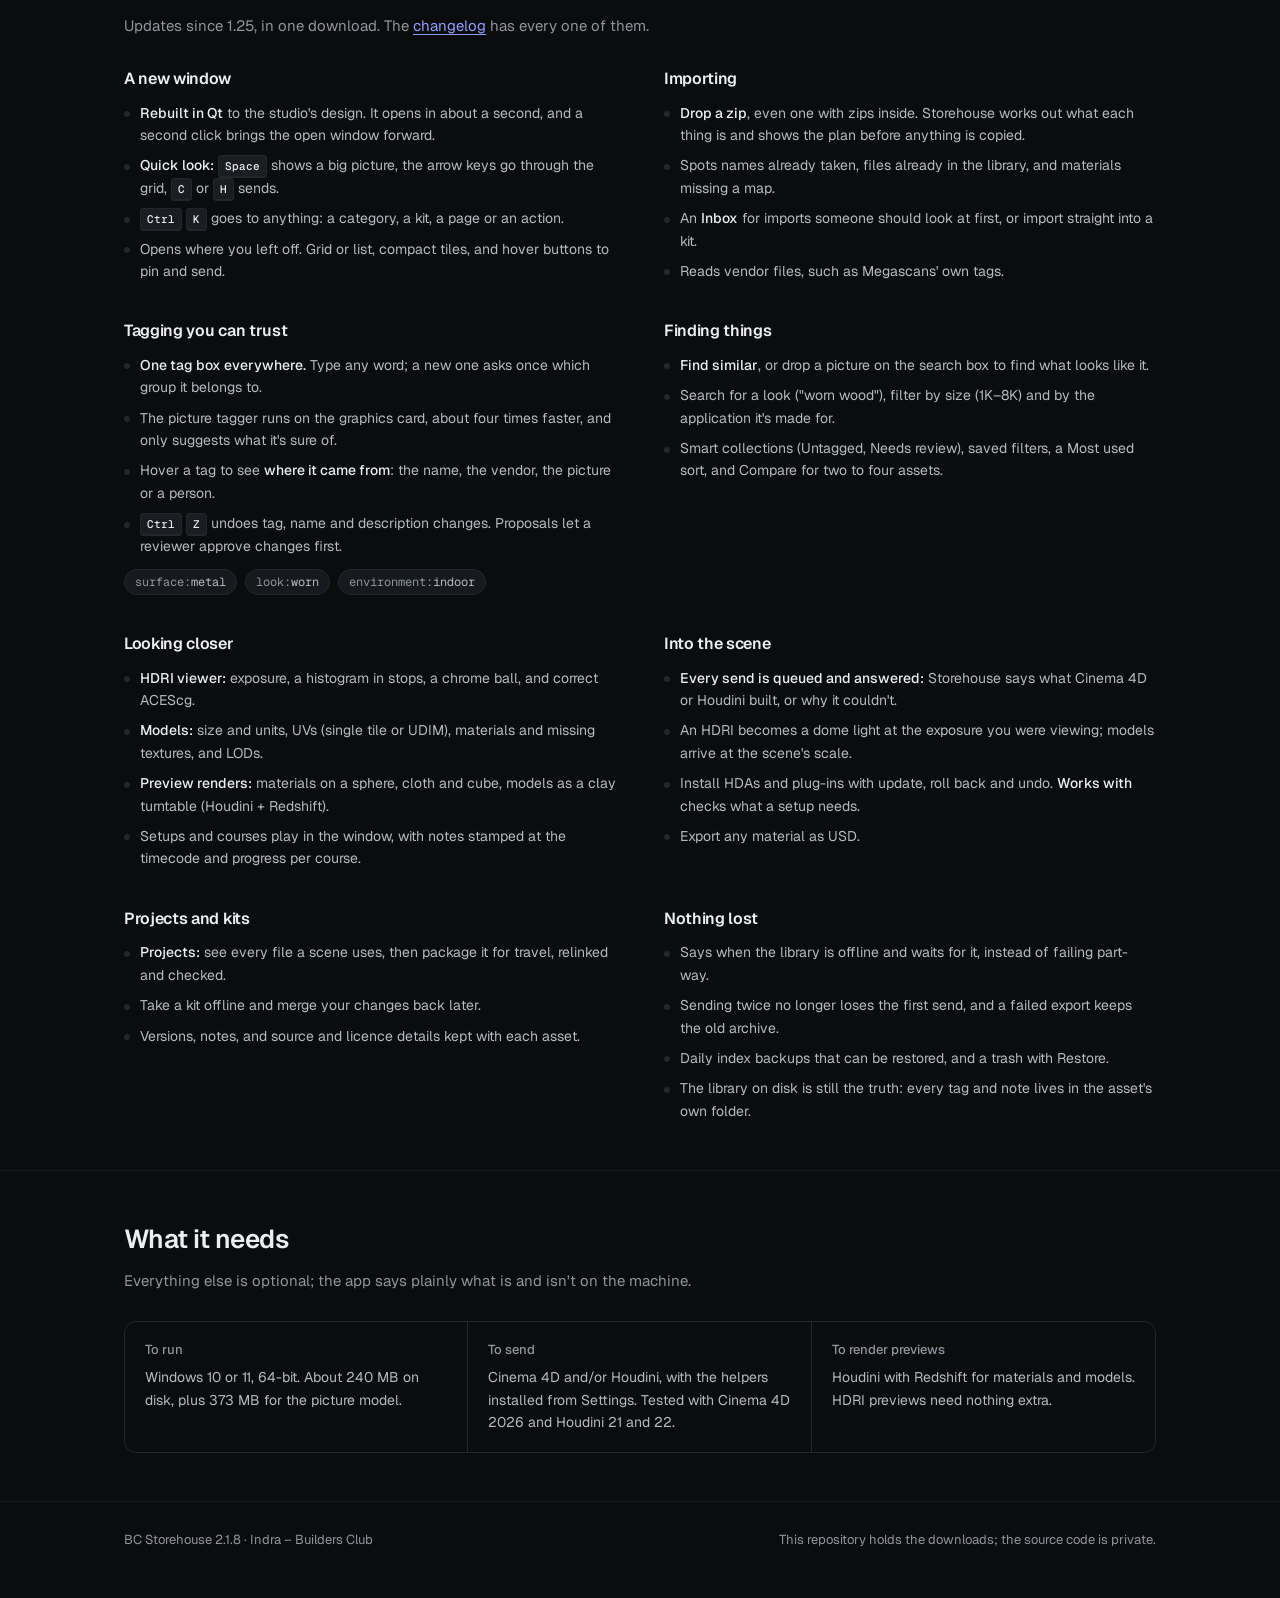
==== commit 9eb052be: "BC Storehouse 2.1.8" ====
--- a/index.html
+++ b/index.html
@@ -4,7 +4,7 @@
 <meta charset="utf-8">
 <meta name="viewport" content="width=device-width, initial-scale=1">
 <title>BC Storehouse</title>
-<meta name="description" content="Download BC Storehouse 2.1.7 for Windows: the studio asset library for materials, HDRIs, models, setups, HDAs and courses, with sends to Cinema 4D and Houdini.">
+<meta name="description" content="Download BC Storehouse 2.1.8 for Windows: the studio asset library for materials, HDRIs, models, setups, HDAs and courses, with sends to Cinema 4D and Houdini.">
 <link rel="icon" type="image/png" href="favicon.png">
 <link rel="preconnect" href="https://fonts.googleapis.com">
 <link rel="preconnect" href="https://fonts.gstatic.com" crossorigin>
@@ -42,25 +42,25 @@
 
     <aside class="get" aria-labelledby="dl">
       <div class="ver">
-        <strong id="dl">Version 2.1.7</strong>
+        <strong id="dl">Version 2.1.8</strong>
         <span>27 October 2026</span>
       </div>
-      <a class="button" href="https://github.com/indrajitz/bc-storehouse-download/releases/download/v2.1.7/BC-Storehouse-Setup-2.1.7.exe">
+      <a class="button" href="https://github.com/indrajitz/bc-storehouse-download/releases/download/v2.1.8/BC-Storehouse-Setup-2.1.8.exe">
         <svg viewBox="0 0 24 24" fill="none" stroke="currentColor" stroke-width="2" stroke-linecap="round" stroke-linejoin="round" aria-hidden="true"><path d="M12 3v12"/><path d="m7 10 5 5 5-5"/><path d="M5 21h14"/></svg>
         Download for Windows
       </a>
       <dl class="facts">
-        <dt>File</dt><dd class="mono">BC-Storehouse-Setup-2.1.7.exe</dd>
+        <dt>File</dt><dd class="mono">BC-Storehouse-Setup-2.1.8.exe</dd>
         <dt>Size</dt><dd>66.7 MB</dd>
         <dt>Needs</dt><dd>Windows 10 or 11, 64-bit</dd>
         <dt>Admin rights</dt><dd>Not needed</dd>
       </dl>
       <div class="sha">SHA-256
-        <code>ed74d2f221d95c27e397310d11ff8a4b6dd592bce0ffe23487bbaac8f6b58072</code>
+        <code>512cacd2ef3dd4625ad9f3ac07a8c606d70c5ecaa5219aa747322c747c469252</code>
       </div>
       <div class="more">
         <a href="changelog.html">Changelog</a>
-        <a href="https://github.com/indrajitz/bc-storehouse-download/releases/download/v2.1.7/THIRD-PARTY-NOTICES.txt">Third-party notices</a>
+        <a href="https://github.com/indrajitz/bc-storehouse-download/releases/download/v2.1.8/THIRD-PARTY-NOTICES.txt">Third-party notices</a>
         <a href="https://github.com/indrajitz/bc-storehouse-download/releases">All releases</a>
       </div>
     </aside>
@@ -73,8 +73,8 @@
 
       <div class="notice" role="note">
         <div>
-          <h3>Update every shared-library editor to 2.1.7 together.</h3>
-          <p>Upgrade every machine that edits the shared library to 2.1.7, then set its minimum writer version in Settings. Older builds cannot enforce the new write gate. Update both DCC helpers from Settings and restart Cinema 4D and Houdini.</p>
+          <h3>Update every shared-library editor to 2.1.8 together.</h3>
+          <p>Upgrade every machine that edits the shared library to 2.1.8, then set its minimum writer version in Settings. Older builds cannot enforce the new write gate. Update both DCC helpers from Settings and restart Cinema 4D and Houdini.</p>
         </div>
       </div>
 
@@ -84,7 +84,7 @@
           <p class="who">You have the shared library on N:</p>
           <ol class="steps">
             <li><span><strong>Run the Setup</strong> and press Install. If the old version is open, Setup offers to close it.</span></li>
-            <li><span><strong>It replaces 1.25 in place</strong>, so your Start menu and desktop shortcuts open 2.1.7.</span></li>
+            <li><span><strong>It replaces 1.25 in place</strong>, so your Start menu and desktop shortcuts open 2.1.8.</span></li>
             <li><span><strong>Open it.</strong> Your library, tags, kits and notes are where you left them. If it asks for a library, choose the studio library on N:.</span></li>
             <li><span><strong>Settings: install the Cinema 4D and Houdini helpers again.</strong> This release requires helper 8; update both helpers and restart the DCCs.</span></li>
           </ol>
@@ -103,7 +103,7 @@
 
       <p class="both"><strong>"Windows protected your PC"?</strong> The Setup isn't code-signed yet. Choose <em>More info</em>, then <em>Run anyway</em>.</p>
       <p class="both"><strong>Updating later:</strong> run the newer Setup over it. <strong>Removing it:</strong> Windows Settings › Apps › BC Storehouse; your library and its index are left alone.</p>
-      <p class="both"><strong>Many machines at once:</strong> <code>BC-Storehouse-Setup-2.1.7.exe /VERYSILENT</code> installs for the signed-in user with no questions.</p>
+      <p class="both"><strong>Many machines at once:</strong> <code>BC-Storehouse-Setup-2.1.8.exe /VERYSILENT</code> installs for the signed-in user with no questions.</p>
     </div>
   </section>
 
@@ -223,7 +223,7 @@
 
 <footer>
   <div class="wrap">
-    <span>BC Storehouse 2.1.7 · Indra – Builders Club</span>
+    <span>BC Storehouse 2.1.8 · Indra – Builders Club</span>
     <span>This repository holds the downloads; the source code is private.</span>
   </div>
 </footer>
